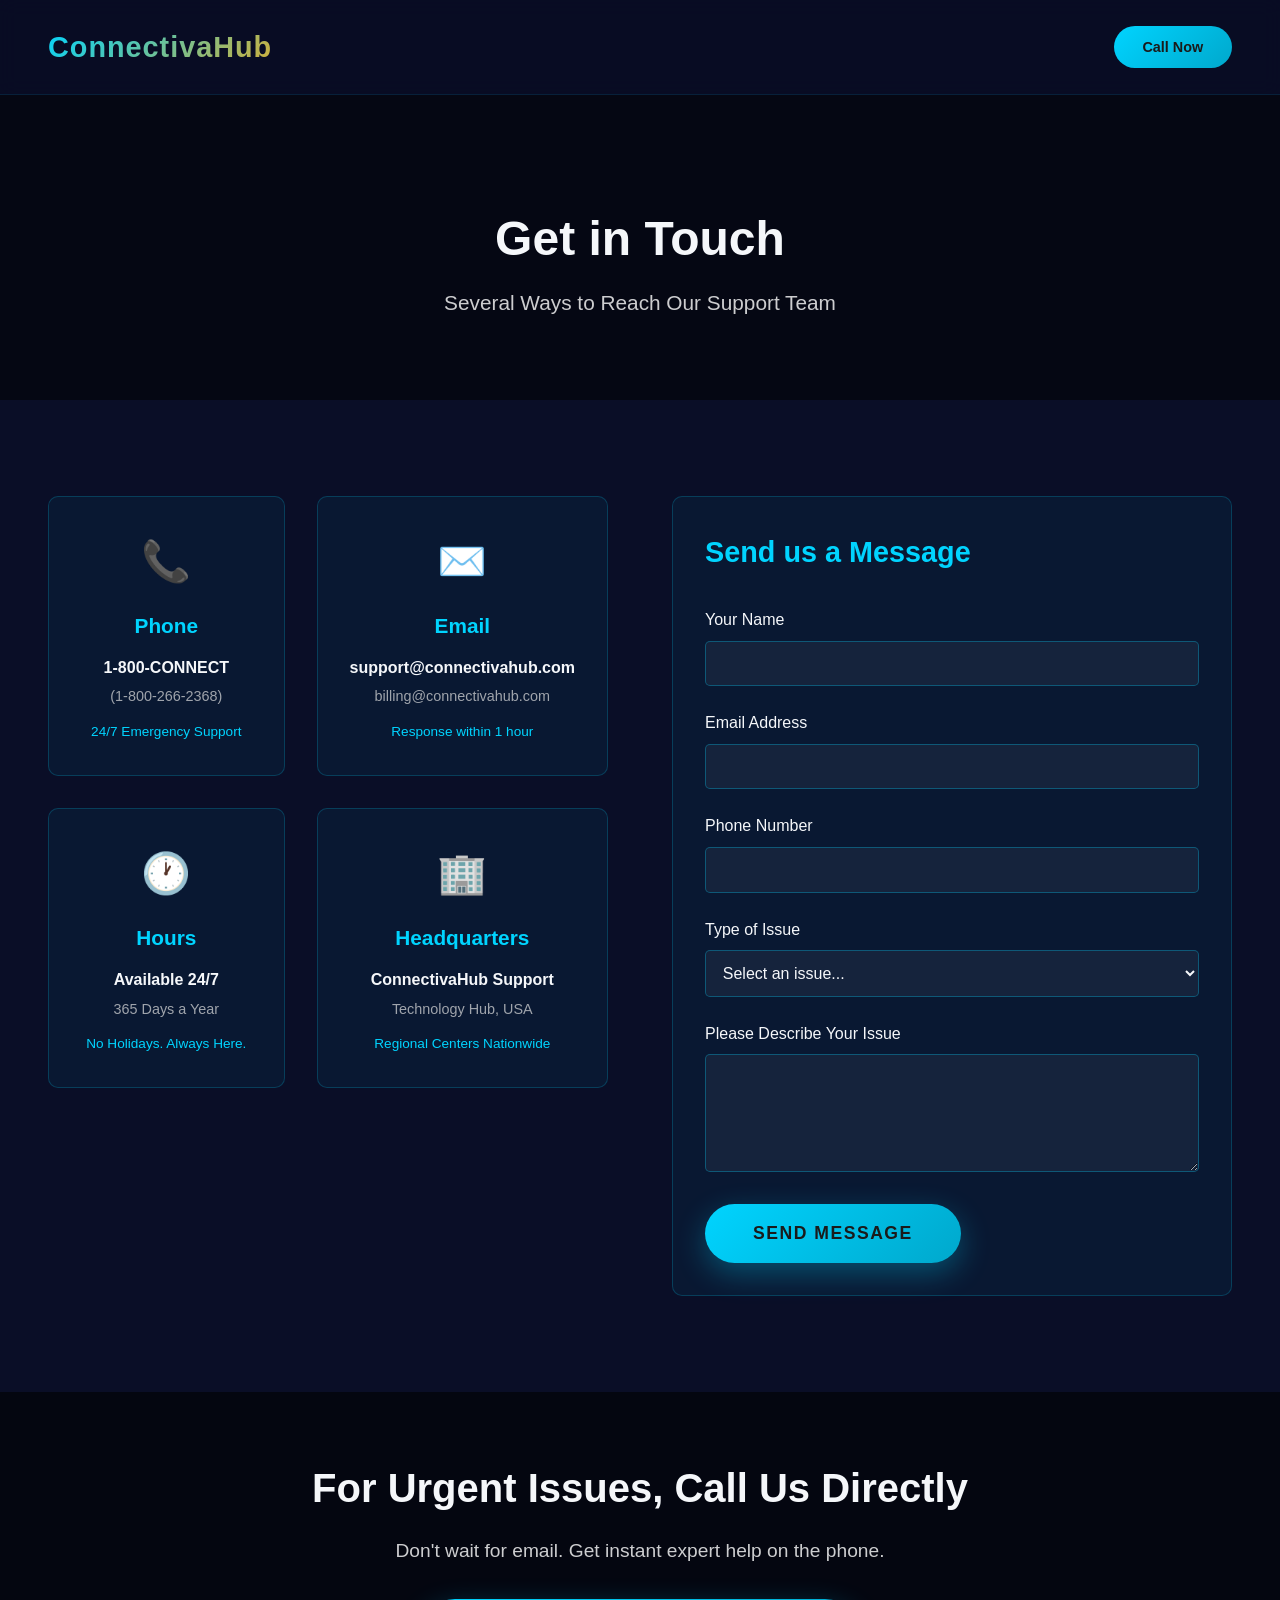
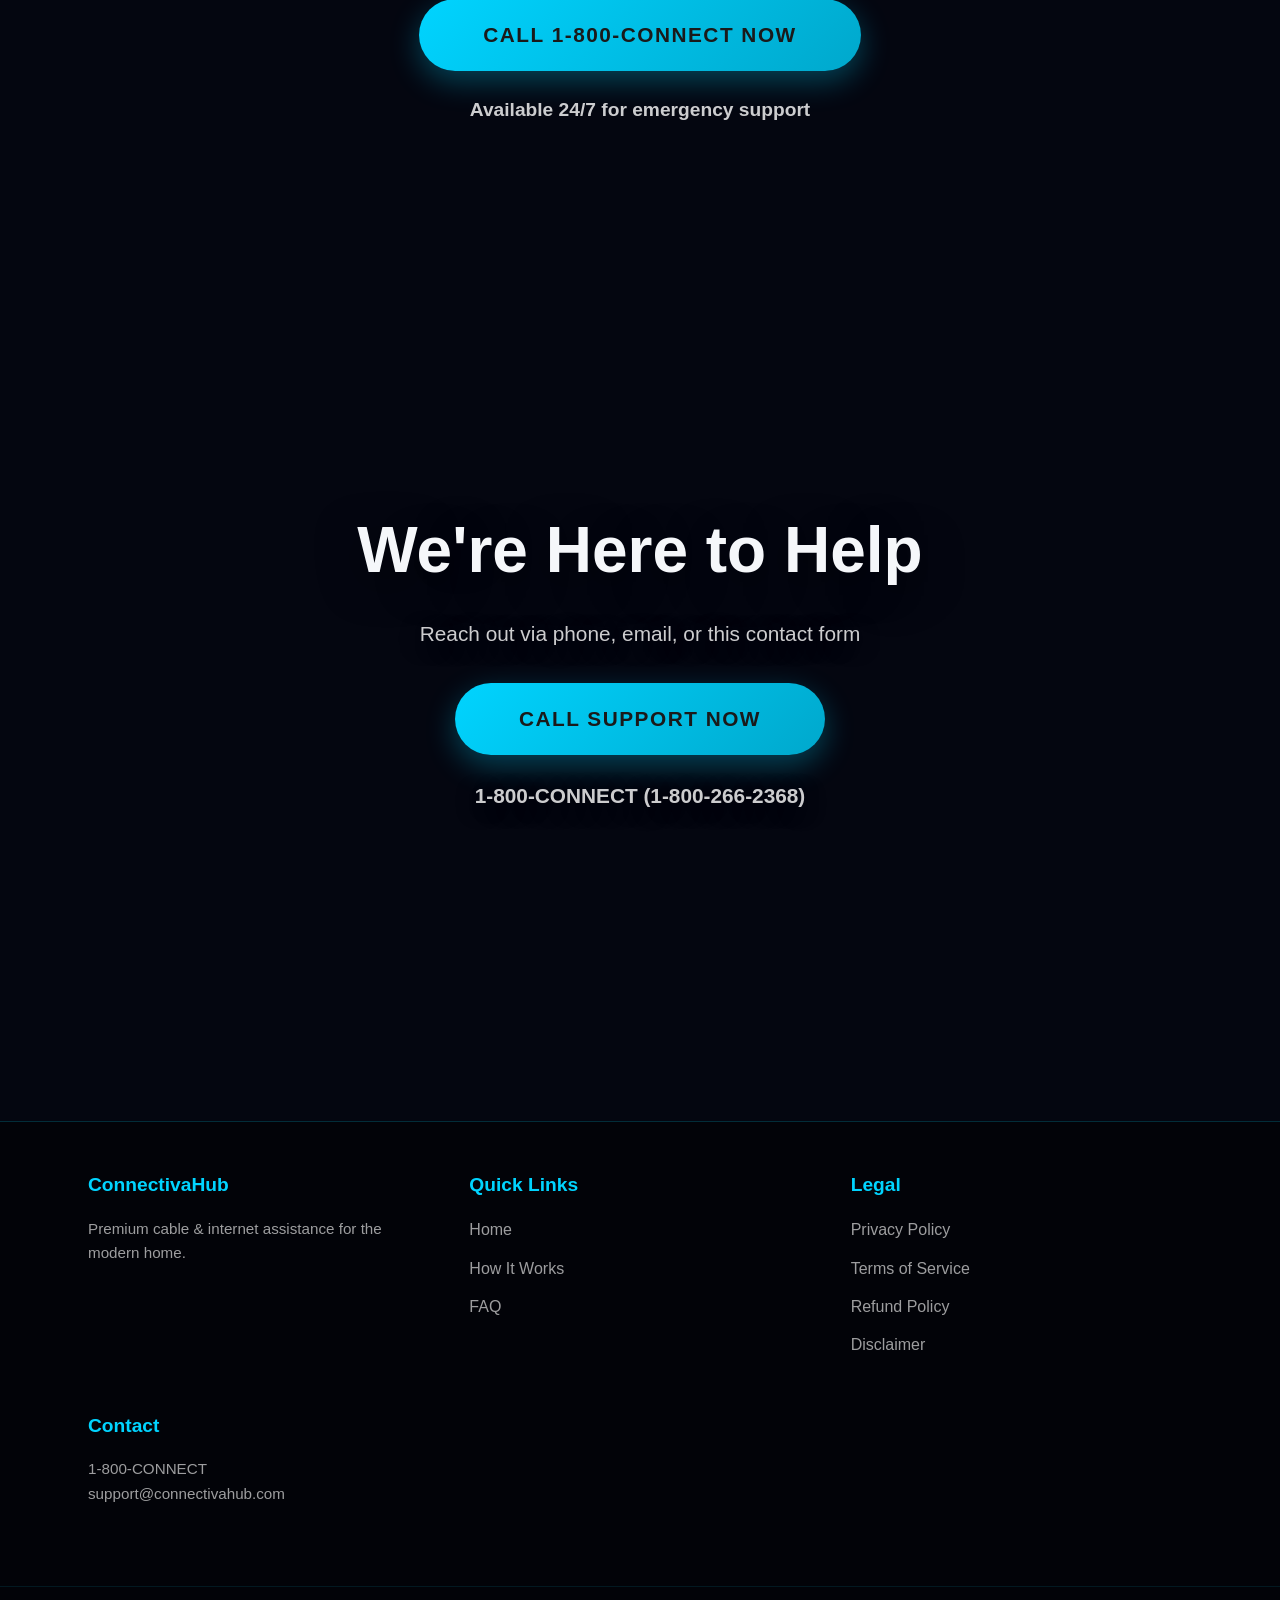
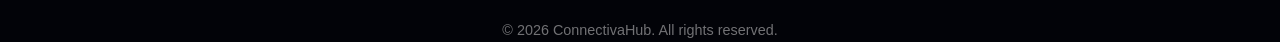
==== contact.html @ 3f163848 "Initial commit: ConnectivaHub website - Independent third-party cable & internet assistance platform" ====
<!DOCTYPE html>
<html lang="en">
<head>
    <meta charset="UTF-8">
    <meta name="viewport" content="width=device-width, initial-scale=1.0">
    <title>Contact - ConnectivaHub</title>
    <link rel="stylesheet" href="style.css">
</head>
<body>
    <!-- Navigation -->
    <nav class="navbar">
        <div class="nav-container">
            <div class="logo">ConnectivaHub</div>
            <ul class="nav-links">
                <li><a href="index.html">Home</a></li>
                <li><a href="how-it-works.html">How It Works</a></li>
                <li><a href="faq.html">FAQ</a></li>
                <li><a href="contact.html" class="active">Contact</a></li>
            </ul>
            <button class="nav-cta">Call Now</button>
        </div>
    </nav>

    <!-- PAGE HEADER -->
    <section class="page-header" style="background-image: url('https://images.unsplash.com/photo-1556761175-5973dc0f32e7?ixlib=rb-4.0.3&w=1600&q=80');">
        <div class="header-overlay"></div>
        <div class="header-content">
            <h1>Get in Touch</h1>
            <p>Several Ways to Reach Our Support Team</p>
        </div>
    </section>

    <!-- CONTACT SECTION -->
    <section class="contact-section">
        <div class="contact-container">
            <!-- Contact Info Cards -->
            <div class="contact-info">
                <div class="info-card">
                    <div class="info-icon">📞</div>
                    <h3>Phone</h3>
                    <p class="main-info">1-800-CONNECT</p>
                    <p class="sub-info">(1-800-266-2368)</p>
                    <p class="availability">24/7 Emergency Support</p>
                </div>

                <div class="info-card">
                    <div class="info-icon">✉️</div>
                    <h3>Email</h3>
                    <p class="main-info">support@connectivahub.com</p>
                    <p class="sub-info">billing@connectivahub.com</p>
                    <p class="availability">Response within 1 hour</p>
                </div>

                <div class="info-card">
                    <div class="info-icon">🕐</div>
                    <h3>Hours</h3>
                    <p class="main-info">Available 24/7</p>
                    <p class="sub-info">365 Days a Year</p>
                    <p class="availability">No Holidays. Always Here.</p>
                </div>

                <div class="info-card">
                    <div class="info-icon">🏢</div>
                    <h3>Headquarters</h3>
                    <p class="main-info">ConnectivaHub Support</p>
                    <p class="sub-info">Technology Hub, USA</p>
                    <p class="availability">Regional Centers Nationwide</p>
                </div>
            </div>

            <!-- Contact Form -->
            <div class="contact-form-section">
                <h2>Send us a Message</h2>
                <form class="contact-form" id="contactForm">
                    <div class="form-group">
                        <label for="name">Your Name</label>
                        <input type="text" id="name" name="name" required>
                    </div>

                    <div class="form-group">
                        <label for="email">Email Address</label>
                        <input type="email" id="email" name="email" required>
                    </div>

                    <div class="form-group">
                        <label for="phone">Phone Number</label>
                        <input type="tel" id="phone" name="phone">
                    </div>

                    <div class="form-group">
                        <label for="issue">Type of Issue</label>
                        <select id="issue" name="issue" required>
                            <option value="">Select an issue...</option>
                            <option value="wifi">WiFi Connectivity</option>
                            <option value="internet">Internet Outage</option>
                            <option value="speed">Slow Speed</option>
                            <option value="cable">Cable TV</option>
                            <option value="setup">Setup/Installation</option>
                            <option value="other">Other</option>
                        </select>
                    </div>

                    <div class="form-group">
                        <label for="message">Please Describe Your Issue</label>
                        <textarea id="message" name="message" rows="5" required></textarea>
                    </div>

                    <button type="submit" class="cta-button">Send Message</button>
                </form>
            </div>
        </div>
    </section>

    <!-- QUICK CONTACT CTA -->
    <section class="quick-contact" style="background-image: url('https://images.unsplash.com/photo-1517694712202-14dd9538aa97?ixlib=rb-4.0.3&w=1600&q=80');">
        <div class="quick-overlay"></div>
        <div class="quick-content">
            <h2>For Urgent Issues, Call Us Directly</h2>
            <p>Don't wait for email. Get instant expert help on the phone.</p>
            <button class="cta-button large-cta">Call 1-800-CONNECT Now</button>
            <p class="quick-subtext">Available 24/7 for emergency support</p>
        </div>
    </section>

    <!-- FINAL CTA -->
    <section class="final-cta" style="background-image: url('https://images.unsplash.com/photo-1552664730-d307ca884978?ixlib=rb-4.0.3&w=1600&q=80');">
        <div class="cta-overlay"></div>
        <div class="cta-content">
            <h2>We're Here to Help</h2>
            <p>Reach out via phone, email, or this contact form</p>
            <button class="cta-button large-cta">Call Support Now</button>
            <p class="cta-subtext">1-800-CONNECT (1-800-266-2368)</p>
        </div>
    </section>

    <!-- FOOTER -->
    <footer class="footer">
        <div class="footer-container">
            <div class="footer-column">
                <h4>ConnectivaHub</h4>
                <p>Premium cable & internet assistance for the modern home.</p>
            </div>
            <div class="footer-column">
                <h4>Quick Links</h4>
                <ul>
                    <li><a href="index.html">Home</a></li>
                    <li><a href="how-it-works.html">How It Works</a></li>
                    <li><a href="faq.html">FAQ</a></li>
                </ul>
            </div>
            <div class="footer-column">
                <h4>Legal</h4>
                <ul>
                    <li><a href="privacy.html">Privacy Policy</a></li>
                    <li><a href="terms.html">Terms of Service</a></li>
                    <li><a href="refund.html">Refund Policy</a></li>
                    <li><a href="disclaimer.html">Disclaimer</a></li>
                </ul>
            </div>
            <div class="footer-column">
                <h4>Contact</h4>
                <p>1-800-CONNECT</p>
                <p>support@connectivahub.com</p>
            </div>
        </div>
        <div class="footer-bottom">
            <p>&copy; 2026 ConnectivaHub. All rights reserved.</p>
        </div>
    </footer>

    <style>
        .page-header {
            padding-top: 120px;
            min-height: 400px;
            background-size: cover;
            background-position: center;
            background-attachment: fixed;
            display: flex;
            align-items: center;
            justify-content: center;
            position: relative;
            text-align: center;
            color: var(--primary-light);
        }

        .header-overlay {
            position: absolute;
            top: 0;
            left: 0;
            right: 0;
            bottom: 0;
            background: rgba(0, 0, 0, 0.5);
            z-index: 1;
        }

        .header-content {
            position: relative;
            z-index: 2;
        }

        .header-content h1 {
            font-size: 3rem;
            margin-bottom: 0.5rem;
            font-weight: 900;
        }

        .header-content p {
            font-size: 1.3rem;
            color: rgba(255, 255, 255, 0.8);
        }

        .contact-section {
            padding: 6rem 3rem;
            background: var(--primary-dark);
        }

        .contact-container {
            max-width: 1200px;
            margin: 0 auto;
            display: grid;
            grid-template-columns: 1fr 1fr;
            gap: 4rem;
            align-items: start;
        }

        .contact-info {
            display: grid;
            grid-template-columns: 1fr 1fr;
            gap: 2rem;
        }

        .info-card {
            background: rgba(0, 212, 255, 0.05);
            border: 1px solid rgba(0, 212, 255, 0.2);
            border-radius: 10px;
            padding: 2rem;
            text-align: center;
            transition: all 0.3s ease;
        }

        .info-card:hover {
            background: rgba(0, 212, 255, 0.1);
            border-color: var(--accent-blue);
            transform: translateY(-5px);
        }

        .info-icon {
            font-size: 2.5rem;
            margin-bottom: 1rem;
        }

        .info-card h3 {
            font-size: 1.3rem;
            color: var(--accent-blue);
            margin-bottom: 0.8rem;
        }

        .main-info {
            font-size: 1rem;
            font-weight: 600;
            color: var(--primary-light);
            margin-bottom: 0.3rem;
        }

        .sub-info {
            font-size: 0.9rem;
            color: rgba(224, 224, 224, 0.7);
            margin-bottom: 0.8rem;
        }

        .availability {
            font-size: 0.85rem;
            color: var(--accent-blue);
            font-weight: 500;
        }

        .contact-form-section {
            padding: 2rem;
            background: rgba(0, 212, 255, 0.05);
            border: 1px solid rgba(0, 212, 255, 0.2);
            border-radius: 10px;
        }

        .contact-form-section h2 {
            font-size: 1.8rem;
            color: var(--accent-blue);
            margin-bottom: 2rem;
        }

        .form-group {
            margin-bottom: 1.5rem;
        }

        .form-group label {
            display: block;
            margin-bottom: 0.5rem;
            color: var(--primary-light);
            font-weight: 500;
        }

        .form-group input,
        .form-group select,
        .form-group textarea {
            width: 100%;
            padding: 0.8rem;
            background: rgba(255, 255, 255, 0.05);
            border: 1px solid rgba(0, 212, 255, 0.3);
            border-radius: 5px;
            color: var(--primary-light);
            font-family: inherit;
            font-size: 1rem;
            transition: all 0.3s ease;
        }

        .form-group input::placeholder,
        .form-group textarea::placeholder {
            color: rgba(224, 224, 224, 0.5);
        }

        .form-group input:focus,
        .form-group select:focus,
        .form-group textarea:focus {
            outline: none;
            background: rgba(255, 255, 255, 0.08);
            border-color: var(--accent-blue);
        }

        .form-group select {
            cursor: pointer;
        }

        .form-group select option {
            background: var(--primary-dark);
            color: var(--primary-light);
        }

        .quick-contact {
            background-size: cover;
            background-position: center;
            background-attachment: fixed;
            padding: 4rem 3rem;
            position: relative;
            text-align: center;
        }

        .quick-overlay {
            position: absolute;
            top: 0;
            left: 0;
            right: 0;
            bottom: 0;
            background: rgba(0, 0, 0, 0.6);
            z-index: 1;
        }

        .quick-content {
            position: relative;
            z-index: 2;
            color: var(--primary-light);
        }

        .quick-content h2 {
            font-size: 2.5rem;
            margin-bottom: 1rem;
            font-weight: 900;
        }

        .quick-content p {
            font-size: 1.2rem;
            margin-bottom: 2rem;
            color: rgba(255, 255, 255, 0.8);
        }

        .quick-subtext {
            font-size: 1rem;
            margin-top: 1.5rem;
            color: var(--accent-blue);
            font-weight: 600;
        }

        @media (max-width: 768px) {
            .contact-container {
                grid-template-columns: 1fr;
                gap: 2rem;
            }

            .contact-info {
                grid-template-columns: 1fr;
            }

            .header-content h1 {
                font-size: 2rem;
            }

            .quick-content h2 {
                font-size: 1.8rem;
            }
        }
    </style>

    <script>
        // Contact form submission
        document.getElementById('contactForm').addEventListener('submit', (e) => {
            e.preventDefault();
            
            const formData = {
                name: document.getElementById('name').value,
                email: document.getElementById('email').value,
                phone: document.getElementById('phone').value,
                issue: document.getElementById('issue').value,
                message: document.getElementById('message').value
            };

            // In a real implementation, this would send to a server
            console.log('Form submitted:', formData);
            alert('Thank you for your message! Our team will contact you within 1 hour.');
            document.getElementById('contactForm').reset();
        });
    </script>

    <script src="script.js"></script>
</body>
</html>
---- style.css ----
/* ============================================
   LUXURY CINEMATIC CABLE & INTERNET WEBSITE
   ============================================ */

* {
    margin: 0;
    padding: 0;
    box-sizing: border-box;
}

:root {
    --primary-dark: #0a0e27;
    --primary-light: #f5f7fa;
    --accent-blue: #00d4ff;
    --accent-gold: #d4af37;
    --text-light: #e0e0e0;
    --text-dark: #1a1a1a;
    --gray-subtle: #2a2f45;
    --shadow-deep: 0 20px 60px rgba(0, 0, 0, 0.5);
}

html {
    scroll-behavior: smooth;
}

body {
    font-family: 'Segoe UI', Tahoma, Geneva, Verdana, sans-serif;
    color: var(--text-light);
    background-color: var(--primary-dark);
    overflow-x: hidden;
    line-height: 1.6;
}

/* ============================================
   NAVIGATION
   ============================================ */

.navbar {
    position: fixed;
    top: 0;
    left: 0;
    right: 0;
    width: 100%;
    z-index: 1000;
    background: rgba(10, 14, 39, 0.85);
    backdrop-filter: blur(10px);
    border-bottom: 1px solid rgba(0, 212, 255, 0.1);
}

.nav-container {
    max-width: 1400px;
    margin: 0 auto;
    padding: 1.5rem 3rem;
    display: flex;
    justify-content: space-between;
    align-items: center;
}

.logo {
    font-size: 1.8rem;
    font-weight: 700;
    background: linear-gradient(135deg, var(--accent-blue), var(--accent-gold));
    -webkit-background-clip: text;
    -webkit-text-fill-color: transparent;
    background-clip: text;
    letter-spacing: 1px;
}

.nav-links {
    display: flex;
    list-style: none;
    gap: 2.5rem;
}

.nav-links a {
    color: var(--text-light);
    text-decoration: none;
    font-size: 0.95rem;
    transition: all 0.3s ease;
    position: relative;
}

.nav-links a::after {
    content: '';
    position: absolute;
    bottom: -5px;
    left: 0;
    width: 0;
    height: 2px;
    background: var(--accent-blue);
    transition: width 0.3s ease;
}

.nav-links a:hover::after,
.nav-links a.active::after {
    width: 100%;
}

.nav-cta {
    background: linear-gradient(135deg, var(--accent-blue), #00a8cc);
    color: var(--text-dark);
    border: none;
    padding: 0.8rem 1.8rem;
    border-radius: 50px;
    font-weight: 600;
    cursor: pointer;
    transition: all 0.3s ease;
    font-size: 0.9rem;
}

.nav-cta:hover {
    transform: translateY(-2px);
    box-shadow: 0 10px 30px rgba(0, 212, 255, 0.3);
}

/* ============================================
   HERO SECTION
   ============================================ */

.hero {
    height: 100vh;
    position: relative;
    display: flex;
    align-items: center;
    justify-content: center;
    color: var(--primary-light);
    overflow: hidden;
}

.hero-background {
    position: absolute;
    top: 0;
    left: 0;
    right: 0;
    bottom: 0;
    background-size: cover;
    background-position: center;
    background-attachment: fixed;
    z-index: 0;
}

.hero-overlay {
    position: absolute;
    top: 0;
    left: 0;
    right: 0;
    bottom: 0;
    background: linear-gradient(135deg, rgba(0, 20, 60, 0.95) 0%, rgba(0, 10, 30, 0.85) 50%, rgba(0, 0, 0, 0.7) 100%);
    z-index: 1;
}

.hero-wrapper {
    position: relative;
    z-index: 2;
    max-width: 1400px;
    width: 100%;
    padding: 0 3rem;
    display: grid;
    grid-template-columns: 1fr 1fr;
    gap: 4rem;
    align-items: center;
}

.hero-left {
    animation: fadeInLeft 1s ease-out;
}

.hero-right {
    animation: fadeInRight 1s ease-out;
    display: flex;
    justify-content: center;
    align-items: center;
}

@keyframes fadeInLeft {
    from {
        opacity: 0;
        transform: translateX(-50px);
    }
    to {
        opacity: 1;
        transform: translateX(0);
    }
}

@keyframes fadeInRight {
    from {
        opacity: 0;
        transform: translateX(50px);
    }
    to {
        opacity: 1;
        transform: translateX(0);
    }
}

.hero-badge {
    display: inline-block;
    background: linear-gradient(135deg, rgba(0, 212, 255, 0.2), rgba(212, 175, 55, 0.2));
    border: 1px solid rgba(0, 212, 255, 0.3);
    padding: 0.5rem 1.2rem;
    border-radius: 50px;
    font-size: 0.85rem;
    font-weight: 600;
    letter-spacing: 0.5px;
    margin-bottom: 1.5rem;
    backdrop-filter: blur(10px);
}

.hero-title {
    font-size: 5rem;
    font-weight: 900;
    margin-bottom: 1.5rem;
    letter-spacing: -3px;
    line-height: 1;
    text-shadow: 0 10px 40px rgba(0, 0, 0, 0.5);
}

.title-highlight {
    background: linear-gradient(135deg, var(--accent-blue), var(--accent-gold));
    -webkit-background-clip: text;
    -webkit-text-fill-color: transparent;
    background-clip: text;
    display: inline-block;
}

.hero-subtitle {
    font-size: 1.25rem;
    margin-bottom: 1.5rem;
    color: rgba(255, 255, 255, 0.8);
    font-weight: 400;
    line-height: 1.6;
    max-width: 500px;
}

.hero-disclaimer {
    background: rgba(255, 200, 0, 0.15);
    border-left: 4px solid var(--accent-gold);
    padding: 1rem 1.5rem;
    border-radius: 8px;
    margin-bottom: 2rem;
    font-size: 0.9rem;
    line-height: 1.6;
    max-width: 550px;
}

.hero-disclaimer strong {
    color: var(--accent-gold);
    display: block;
    margin-bottom: 0.5rem;
}

.hero-ctas {
    display: flex;
    gap: 1rem;
    margin-bottom: 1rem;
}

.hero-cta-disclaimer {
    font-size: 0.85rem;
    color: rgba(255, 255, 255, 0.6);
    margin-bottom: 2rem;
    font-style: italic;
}

.hero-cta-primary {
    background: linear-gradient(135deg, var(--accent-blue), #00a8cc);
    padding: 1rem 2.5rem;
    font-size: 1.1rem;
    font-weight: 600;
    border: none;
    color: white;
    border-radius: 8px;
    cursor: pointer;
    transition: all 0.3s ease;
    box-shadow: 0 10px 30px rgba(0, 212, 255, 0.3);
}

.hero-cta-primary:hover {
    transform: translateY(-2px);
    box-shadow: 0 15px 40px rgba(0, 212, 255, 0.4);
}

.hero-cta-secondary {
    background: transparent;
    padding: 1rem 2.5rem;
    font-size: 1.1rem;
    font-weight: 600;
    border: 2px solid rgba(255, 255, 255, 0.3);
    color: white;
    border-radius: 8px;
    cursor: pointer;
    transition: all 0.3s ease;
    backdrop-filter: blur(10px);
}

.hero-cta-secondary:hover {
    background: rgba(255, 255, 255, 0.1);
    border-color: rgba(255, 255, 255, 0.5);
}

.hero-stats {
    display: flex;
    gap: 2rem;
    align-items: center;
}

.stat-item {
    text-align: left;
}

.stat-number {
    font-size: 2.5rem;
    font-weight: 900;
    background: linear-gradient(135deg, var(--accent-blue), var(--accent-gold));
    -webkit-background-clip: text;
    -webkit-text-fill-color: transparent;
    background-clip: text;
    line-height: 1;
    margin-bottom: 0.3rem;
}

.stat-label {
    font-size: 0.8rem;
    color: rgba(255, 255, 255, 0.6);
    text-transform: uppercase;
    letter-spacing: 1px;
}

.stat-divider {
    width: 1px;
    height: 40px;
    background: linear-gradient(to bottom, transparent, rgba(255, 255, 255, 0.2), transparent);
}

.hero-visual {
    position: relative;
    width: 100%;
    height: 450px;
}

.hero-card {
    position: absolute;
    background: rgba(255, 255, 255, 0.05);
    backdrop-filter: blur(20px);
    border: 1px solid rgba(255, 255, 255, 0.1);
    border-radius: 16px;
    padding: 1.5rem;
    box-shadow: 0 20px 60px rgba(0, 0, 0, 0.3);
    transition: all 0.3s ease;
}

.hero-card:hover {
    transform: translateY(-5px);
    box-shadow: 0 25px 70px rgba(0, 212, 255, 0.2);
    border-color: rgba(0, 212, 255, 0.3);
}

.hero-card-1 {
    top: 0;
    left: 0;
    width: 200px;
    animation: float 3s ease-in-out infinite;
}

.hero-card-2 {
    top: 120px;
    right: 20px;
    width: 220px;
    animation: float 3s ease-in-out infinite 0.5s;
}

.hero-card-3 {
    bottom: 0;
    left: 60px;
    width: 180px;
    animation: float 3s ease-in-out infinite 1s;
}

@keyframes float {
    0%, 100% {
        transform: translateY(0);
    }
    50% {
        transform: translateY(-15px);
    }
}

.card-icon {
    font-size: 2.5rem;
    margin-bottom: 0.8rem;
}

.card-title {
    font-size: 1.1rem;
    font-weight: 700;
    color: var(--primary-light);
    margin-bottom: 0.5rem;
}

.card-status {
    font-size: 0.85rem;
    color: var(--accent-blue);
    font-weight: 600;
}

/* Scroll Indicator */
.scroll-indicator {
    position: absolute;
    bottom: 30px;
    left: 50%;
    transform: translateX(-50%);
    z-index: 2;
    display: flex;
    flex-direction: column;
    align-items: center;
    gap: 0.8rem;
    animation: bounce 2s infinite;
}

.scroll-indicator span {
    font-size: 0.85rem;
    text-transform: uppercase;
    letter-spacing: 1px;
    color: rgba(255, 255, 255, 0.7);
}

.scroll-arrow {
    width: 2px;
    height: 30px;
    background: linear-gradient(to bottom, var(--accent-blue), transparent);
}

@keyframes bounce {
    0%, 100% {
        transform: translateX(-50%) translateY(0);
    }
    50% {
        transform: translateX(-50%) translateY(-10px);
    }
}

/* ============================================
   STORY SECTIONS
   ============================================ */

.story-section {
    display: grid;
    grid-template-columns: 1fr 1fr;
    gap: 0;
    min-height: 100vh;
    align-items: center;
    position: relative;
    overflow: hidden;
}

.story-section.reverse {
    direction: rtl;
}

.story-section.reverse > * {
    direction: ltr;
}

.story-image {
    background-size: cover;
    background-position: center;
    background-attachment: fixed;
    height: 100%;
    min-height: 100vh;
    position: relative;
    overflow: hidden;
}

.image-overlay {
    position: absolute;
    top: 0;
    left: 0;
    right: 0;
    bottom: 0;
    background: rgba(0, 0, 0, 0.3);
    transition: opacity 0.3s ease;
}

.story-image:hover .image-overlay {
    opacity: 0.1;
}

.story-content {
    padding: 4rem;
    display: flex;
    flex-direction: column;
    justify-content: center;
    background: var(--primary-dark);
    height: 100%;
    position: relative;
    z-index: 2;
}

.story-content h2 {
    font-size: 2.8rem;
    margin-bottom: 1.5rem;
    font-weight: 800;
    background: linear-gradient(135deg, var(--accent-blue), var(--accent-gold));
    -webkit-background-clip: text;
    -webkit-text-fill-color: transparent;
    background-clip: text;
    letter-spacing: -1px;
}

.story-content p {
    font-size: 1.1rem;
    line-height: 1.8;
    margin-bottom: 1.2rem;
    color: rgba(224, 224, 224, 0.9);
}

/* ============================================
   HELP SECTION
   ============================================ */

.help-section {
    padding: 6rem 3rem;
    background: var(--gray-subtle);
    text-align: center;
}

.help-section h2 {
    font-size: 3rem;
    margin-bottom: 1.5rem;
    background: linear-gradient(135deg, var(--accent-blue), var(--accent-gold));
    -webkit-background-clip: text;
    -webkit-text-fill-color: transparent;
    background-clip: text;
}

.section-intro {
    font-size: 1.2rem;
    color: rgba(255, 255, 255, 0.8);
    margin-bottom: 3rem;
    max-width: 800px;
    margin-left: auto;
    margin-right: auto;
}

.section-disclaimer {
    font-size: 1.1rem;
    color: var(--accent-gold);
    margin-top: 3rem;
    padding: 1.5rem;
    background: rgba(212, 175, 55, 0.1);
    border-radius: 8px;
    max-width: 900px;
    margin-left: auto;
    margin-right: auto;
}

.help-grid {
    display: grid;
    grid-template-columns: repeat(auto-fit, minmax(300px, 1fr));
    gap: 2.5rem;
    max-width: 1200px;
    margin: 0 auto;
}

.help-card {
    background-size: cover;
    background-position: center;
    height: 400px;
    border-radius: 10px;
    overflow: hidden;
    position: relative;
    cursor: pointer;
    transition: all 0.4s ease;
}

.help-card:hover {
    transform: translateY(-10px);
}

.card-overlay {
    position: absolute;
    top: 0;
    left: 0;
    right: 0;
    bottom: 0;
    background: linear-gradient(135deg, rgba(0, 212, 255, 0.2), rgba(0, 0, 0, 0.6));
    transition: all 0.4s ease;
}

.help-card:hover .card-overlay {
    background: linear-gradient(135deg, rgba(0, 212, 255, 0.4), rgba(0, 0, 0, 0.4));
}

.card-content {
    position: absolute;
    bottom: 0;
    left: 0;
    right: 0;
    padding: 2rem;
    background: linear-gradient(to top, rgba(0, 0, 0, 0.9), transparent);
    color: var(--primary-light);
    transition: all 0.3s ease;
}

.card-content h3 {
    font-size: 1.8rem;
    margin-bottom: 0.8rem;
    color: var(--accent-blue);
}

.card-content p {
    font-size: 1rem;
    line-height: 1.5;
    color: rgba(255, 255, 255, 0.8);
}

/* ============================================
   TRUST SECTION
   ============================================ */

.trust-section {
    height: 100vh;
    background-size: cover;
    background-position: center;
    background-attachment: fixed;
    display: flex;
    align-items: center;
    justify-content: center;
    position: relative;
    overflow: hidden;
}

.trust-overlay {
    position: absolute;
    top: 0;
    left: 0;
    right: 0;
    bottom: 0;
    background: rgba(10, 14, 39, 0.75);
    z-index: 1;
}

.trust-content {
    position: relative;
    z-index: 2;
    text-align: center;
    color: var(--primary-light);
}

.trust-content h2 {
    font-size: 3.5rem;
    margin-bottom: 4rem;
    background: linear-gradient(135deg, var(--accent-blue), var(--accent-gold));
    -webkit-background-clip: text;
    -webkit-text-fill-color: transparent;
    background-clip: text;
}

.trust-stats {
    display: grid;
    grid-template-columns: repeat(auto-fit, minmax(200px, 1fr));
    gap: 3rem;
    max-width: 1000px;
    margin: 0 auto;
}

.stat {
    padding: 2rem;
    border: 2px solid rgba(0, 212, 255, 0.3);
    border-radius: 10px;
    background: rgba(0, 212, 255, 0.05);
    transition: all 0.3s ease;
}

.stat:hover {
    background: rgba(0, 212, 255, 0.1);
    border-color: var(--accent-blue);
    transform: translateY(-5px);
}

.stat h3 {
    font-size: 3rem;
    color: var(--accent-blue);
    margin-bottom: 0.5rem;
    font-weight: 900;
}

.stat p {
    font-size: 1.1rem;
    color: rgba(224, 224, 224, 0.8);
}

/* ============================================
   COMPLIANCE SECTION
   ============================================ */

.compliance-section {
    padding: 6rem 3rem;
    background: var(--primary-dark);
}

.compliance-section h2 {
    font-size: 3rem;
    text-align: center;
    margin-bottom: 4rem;
    background: linear-gradient(135deg, var(--accent-blue), var(--accent-gold));
    -webkit-background-clip: text;
    -webkit-text-fill-color: transparent;
    background-clip: text;
}

.compliance-grid {
    display: grid;
    grid-template-columns: repeat(auto-fit, minmax(300px, 1fr));
    gap: 2.5rem;
    max-width: 1200px;
    margin: 0 auto;
}

.compliance-card {
    padding: 2.5rem;
    background: rgba(0, 212, 255, 0.05);
    border: 1px solid rgba(0, 212, 255, 0.2);
    border-radius: 10px;
    transition: all 0.3s ease;
}

.compliance-card:hover {
    background: rgba(0, 212, 255, 0.1);
    border-color: var(--accent-blue);
    transform: translateY(-5px);
}

.compliance-card h3 {
    font-size: 1.5rem;
    color: var(--accent-blue);
    margin-bottom: 1rem;
    font-weight: 700;
}

.compliance-card p {
    font-size: 1rem;
    line-height: 1.7;
    color: rgba(224, 224, 224, 0.8);
}

/* ============================================
   CTA SECTION
   ============================================ */

.final-cta {
    height: 100vh;
    background-size: cover;
    background-position: center;
    background-attachment: fixed;
    display: flex;
    align-items: center;
    justify-content: center;
    position: relative;
    overflow: hidden;
}

.cta-overlay {
    position: absolute;
    top: 0;
    left: 0;
    right: 0;
    bottom: 0;
    background: rgba(0, 0, 0, 0.6);
    z-index: 1;
}

.cta-content {
    position: relative;
    z-index: 2;
    text-align: center;
    color: var(--primary-light);
    animation: fadeInUp 1s ease-out;
}

.cta-content h2 {
    font-size: 4rem;
    margin-bottom: 1rem;
    font-weight: 900;
    text-shadow: 0 10px 40px rgba(0, 0, 0, 0.5);
}

.cta-content p {
    font-size: 1.3rem;
    margin-bottom: 2rem;
    color: rgba(255, 255, 255, 0.8);
    text-shadow: 0 5px 20px rgba(0, 0, 0, 0.5);
}

.cta-subtext {
    font-size: 1rem;
    margin-top: 1.5rem;
    color: var(--accent-blue);
    font-weight: 600;
}

.cta-disclaimer {
    font-size: 0.85rem;
    margin-top: 1rem;
    color: rgba(255, 255, 255, 0.6);
    font-style: italic;
}

/* ============================================
   CTA BUTTON
   ============================================ */

.cta-button {
    background: linear-gradient(135deg, var(--accent-blue), #00a8cc);
    color: var(--text-dark);
    border: none;
    padding: 1.2rem 3rem;
    font-size: 1.1rem;
    font-weight: 700;
    border-radius: 50px;
    cursor: pointer;
    transition: all 0.3s ease;
    text-transform: uppercase;
    letter-spacing: 1.5px;
    box-shadow: 0 10px 30px rgba(0, 212, 255, 0.3);
}

.cta-button:hover {
    transform: translateY(-3px);
    box-shadow: 0 15px 45px rgba(0, 212, 255, 0.5);
}

.cta-button:active {
    transform: translateY(-1px);
}

.large-cta {
    padding: 1.5rem 4rem;
    font-size: 1.3rem;
}

/* ============================================
   TESTIMONIALS SECTION
   ============================================ */

.testimonials-section {
    padding: 6rem 3rem;
    background: linear-gradient(135deg, rgba(0, 20, 60, 0.95), rgba(0, 10, 30, 0.98));
    position: relative;
}

.testimonials-section::before {
    content: '';
    position: absolute;
    top: 0;
    left: 0;
    right: 0;
    bottom: 0;
    background-image: url('https://images.unsplash.com/photo-1517245386807-bb43f82c33c4?ixlib=rb-4.0.3&w=1600&q=80');
    background-size: cover;
    background-position: center;
    opacity: 0.05;
    z-index: 0;
}

.testimonials-container {
    max-width: 1400px;
    margin: 0 auto;
    position: relative;
    z-index: 1;
}

.section-title {
    font-size: 3rem;
    font-weight: 900;
    text-align: center;
    margin-bottom: 1rem;
    background: linear-gradient(135deg, var(--accent-blue), var(--accent-gold));
    -webkit-background-clip: text;
    -webkit-text-fill-color: transparent;
    background-clip: text;
}

.section-subtitle {
    font-size: 1.2rem;
    text-align: center;
    color: rgba(255, 255, 255, 0.7);
    margin-bottom: 4rem;
    font-weight: 300;
}

.testimonials-grid {
    display: grid;
    grid-template-columns: repeat(auto-fit, minmax(350px, 1fr));
    gap: 2rem;
    margin-bottom: 3rem;
}

.testimonial-card {
    background: rgba(255, 255, 255, 0.03);
    backdrop-filter: blur(20px);
    border: 1px solid rgba(255, 255, 255, 0.1);
    border-radius: 16px;
    padding: 2rem;
    transition: all 0.3s ease;
    position: relative;
    overflow: hidden;
}

.testimonial-card::before {
    content: '"';
    position: absolute;
    top: -20px;
    left: 20px;
    font-size: 8rem;
    color: rgba(0, 212, 255, 0.1);
    font-family: Georgia, serif;
    line-height: 1;
}

.testimonial-card:hover {
    transform: translateY(-5px);
    border-color: rgba(0, 212, 255, 0.3);
    box-shadow: 0 20px 60px rgba(0, 212, 255, 0.15);
}

.testimonial-card.featured {
    background: linear-gradient(135deg, rgba(0, 212, 255, 0.1), rgba(212, 175, 55, 0.1));
    border-color: rgba(0, 212, 255, 0.3);
}

.featured-badge {
    position: absolute;
    top: 1rem;
    right: 1rem;
    background: linear-gradient(135deg, var(--accent-blue), var(--accent-gold));
    padding: 0.4rem 1rem;
    border-radius: 20px;
    font-size: 0.75rem;
    font-weight: 700;
    text-transform: uppercase;
    letter-spacing: 0.5px;
}

.testimonial-stars {
    font-size: 1.2rem;
    margin-bottom: 1.5rem;
    color: var(--accent-gold);
}

.testimonial-text {
    font-size: 1rem;
    line-height: 1.8;
    color: rgba(255, 255, 255, 0.85);
    margin-bottom: 1.5rem;
    font-style: italic;
    position: relative;
    z-index: 1;
}

.testimonial-author {
    display: flex;
    align-items: center;
    gap: 1rem;
}

.author-avatar {
    width: 50px;
    height: 50px;
    border-radius: 50%;
    background: linear-gradient(135deg, var(--accent-blue), var(--accent-gold));
    display: flex;
    align-items: center;
    justify-content: center;
    font-weight: 700;
    font-size: 1.1rem;
    flex-shrink: 0;
}

.author-info {
    flex: 1;
}

.author-name {
    font-weight: 700;
    color: var(--primary-light);
    margin-bottom: 0.2rem;
}

.author-role {
    font-size: 0.85rem;
    color: rgba(255, 255, 255, 0.6);
}

/* ============================================
   FAQ HOMEPAGE SECTION
   ============================================ */

.faq-homepage-section {
    padding: 6rem 3rem;
    background: var(--primary-dark);
}

.faq-homepage-container {
    max-width: 1000px;
    margin: 0 auto;
}

.faq-homepage-grid {
    display: grid;
    gap: 1.5rem;
    margin-bottom: 3rem;
}

.faq-homepage-item {
    background: rgba(0, 212, 255, 0.03);
    border: 1px solid rgba(0, 212, 255, 0.15);
    border-radius: 12px;
    overflow: hidden;
    transition: all 0.3s ease;
}

.faq-homepage-item:hover {
    border-color: rgba(0, 212, 255, 0.3);
    background: rgba(0, 212, 255, 0.05);
}

.faq-homepage-question {
    display: flex;
    justify-content: space-between;
    align-items: center;
    padding: 1.5rem 2rem;
    cursor: pointer;
    user-select: none;
}

.faq-homepage-question h3 {
    font-size: 1.2rem;
    font-weight: 600;
    color: var(--primary-light);
    margin: 0;
    flex: 1;
}

.faq-homepage-icon {
    font-size: 1.5rem;
    color: var(--accent-blue);
    font-weight: 300;
    transition: transform 0.3s ease;
    flex-shrink: 0;
    margin-left: 1rem;
}

.faq-homepage-item.active .faq-homepage-icon {
    transform: rotate(45deg);
}

.faq-homepage-answer {
    max-height: 0;
    overflow: hidden;
    transition: max-height 0.3s ease, padding 0.3s ease;
}

.faq-homepage-item.active .faq-homepage-answer {
    max-height: 500px;
    padding: 0 2rem 1.5rem;
}

.faq-homepage-answer p {
    color: rgba(255, 255, 255, 0.8);
    line-height: 1.7;
    margin: 0;
}

.faq-homepage-cta {
    text-align: center;
    padding: 3rem 0 1rem;
    border-top: 1px solid rgba(0, 212, 255, 0.1);
}

.faq-homepage-cta p {
    font-size: 1.1rem;
    color: rgba(255, 255, 255, 0.7);
    margin-bottom: 1.5rem;
}

.faq-link-button {
    display: inline-block;
    padding: 1rem 2.5rem;
    background: transparent;
    border: 2px solid var(--accent-blue);
    color: var(--accent-blue);
    text-decoration: none;
    border-radius: 8px;
    font-weight: 600;
    transition: all 0.3s ease;
}

.faq-link-button:hover {
    background: var(--accent-blue);
    color: white;
    transform: translateY(-2px);
    box-shadow: 0 10px 30px rgba(0, 212, 255, 0.3);
}

/* ============================================
   LEGAL PAGES (Terms, Privacy, Refund, Disclaimer)
   ============================================ */

.legal-section {
    background: var(--primary-dark);
    padding: 6rem 3rem;
    min-height: 70vh;
}

.legal-container {
    max-width: 900px;
    margin: 0 auto;
}

.legal-container h1 {
    font-size: 3rem;
    margin-bottom: 0.5rem;
    background: linear-gradient(135deg, var(--accent-blue), var(--accent-gold));
    -webkit-background-clip: text;
    -webkit-text-fill-color: transparent;
    background-clip: text;
}

.last-updated {
    font-size: 0.9rem;
    color: rgba(255, 255, 255, 0.6);
    margin-bottom: 3rem;
    font-style: italic;
}

.important-notice {
    background: rgba(255, 200, 0, 0.15);
    border-left: 4px solid var(--accent-gold);
    padding: 1.5rem;
    border-radius: 8px;
    margin-bottom: 3rem;
    line-height: 1.7;
}

.important-notice strong {
    color: var(--accent-gold);
    font-weight: 700;
}

.legal-container h2 {
    font-size: 1.8rem;
    color: var(--accent-blue);
    margin-top: 3rem;
    margin-bottom: 1rem;
    font-weight: 700;
}

.legal-container p,
.legal-container li {
    font-size: 1rem;
    line-height: 1.8;
    color: rgba(255, 255, 255, 0.85);
    margin-bottom: 1.2rem;
}

.legal-container ul,
.legal-container ol {
    margin-left: 2rem;
    margin-bottom: 2rem;
}

.legal-container ul li,
.legal-container ol li {
    margin-bottom: 0.8rem;
}

/* ============================================
   FOOTER
   ============================================ */

.footer {
    background: rgba(0, 0, 0, 0.8);
    border-top: 1px solid rgba(0, 212, 255, 0.2);
    padding: 0;
}

.footer-disclosure {
    background: rgba(255, 200, 0, 0.1);
    border-bottom: 2px solid var(--accent-gold);
    padding: 1.5rem 3rem;
    text-align: center;
}

.footer-disclosure p {
    max-width: 1200px;
    margin: 0 auto;
    font-size: 0.9rem;
    line-height: 1.6;
    color: rgba(255, 255, 255, 0.9);
}

.footer-disclosure strong {
    color: var(--accent-gold);
    font-weight: 700;
}

.footer-container {
    max-width: 1200px;
    padding:  3rem;
    margin: 0 auto;
    display: grid;
    grid-template-columns: repeat(auto-fit, minmax(250px, 1fr));
    gap: 2.5rem;
    margin-bottom: 2rem;
}

.footer-column h4 {
    font-size: 1.2rem;
    color: var(--accent-blue);
    margin-bottom: 1rem;
}

.footer-column p {
    color: rgba(224, 224, 224, 0.7);
    font-size: 0.95rem;
    line-height: 1.6;
}

.footer-column ul {
    list-style: none;
}

.footer-column ul li {
    margin-bottom: 0.8rem;
}

.footer-column ul li a {
    color: rgba(224, 224, 224, 0.7);
    text-decoration: none;
    transition: color 0.3s ease;
}

.footer-column ul li a:hover {
    color: var(--accent-blue);
}

.footer-bottom {
    text-align: center;
    padding-top: 2rem;
    border-top: 1px solid rgba(0, 212, 255, 0.1);
    color: rgba(224, 224, 224, 0.5);
    font-size: 0.9rem;
}

/* ============================================
   RESPONSIVE DESIGN
   ============================================ */

@media (max-width: 1024px) {
    .hero-wrapper {
        gap: 2rem;
        padding: 0 2rem;
    }

    .hero-title {
        font-size: 4rem;
    }

    .hero-visual {
        height: 400px;
    }

    .hero-card-1,
    .hero-card-2,
    .hero-card-3 {
        width: 180px;
    }
}

@media (max-width: 768px) {
    .story-section {
        grid-template-columns: 1fr;
        min-height: auto;
    }

    .story-content {
        padding: 3rem 1.5rem;
        min-height: 60vh;
    }

    .hero-wrapper {
        grid-template-columns: 1fr;
        gap: 2rem;
        padding: 0 1.5rem;
    }

    .hero-right {
        display: none;
    }

    .hero-title {
        font-size: 3rem;
        letter-spacing: -1px;
    }

    .hero-subtitle {
        font-size: 1.1rem;
    }

    .hero-ctas {
        flex-direction: column;
    }

    .hero-stats {
        gap: 1rem;
    }

    .stat-number {
        font-size: 2rem;
    }

    .help-grid {
        grid-template-columns: 1fr;
    }

    .help-card {
        height: 300px;
    }

    .nav-links {
        display: none;
    }

    .story-content h2 {
        font-size: 2rem;
    }

    .trust-content h2 {
        font-size: 2.5rem;
    }

    .compliance-section h2 {
        font-size: 2rem;
    }

    .cta-content h2 {
        font-size: 2.5rem;
    }

    .trust-stats {
        grid-template-columns: 1fr;
        gap: 1.5rem;
    }

    .testimonials-section {
        padding: 4rem 1.5rem;
    }

    .section-title {
        font-size: 2.2rem;
    }

    .section-subtitle {
        font-size: 1rem;
        margin-bottom: 3rem;
    }

    .testimonials-grid {
        grid-template-columns: 1fr;
        gap: 1.5rem;
    }

    .faq-homepage-section {
        padding: 4rem 1.5rem;
    }

    .faq-homepage-question h3 {
        font-size: 1.1rem;
    }

    .faq-homepage-question,
    .faq-homepage-item.active .faq-homepage-answer {
        padding-left: 1.5rem;
        padding-right: 1.5rem;
    }
}

@media (max-width: 480px) {
    .nav-container {
        padding: 1rem;
    }

    .logo {
        font-size: 1.3rem;
    }

    .nav-cta {
        padding: 0.6rem 1.2rem;
        font-size: 0.8rem;
    }

    .hero-wrapper {
        padding: 0 1rem;
    }

    .hero-title {
        font-size: 2.2rem;
        letter-spacing: 0;
    }

    .hero-subtitle {
        font-size: 1rem;
        margin-bottom: 2rem;
    }

    .hero-badge {
        font-size: 0.75rem;
        padding: 0.4rem 1rem;
    }

    .hero-stats {
        flex-direction: column;
        gap: 1.5rem;
        align-items: flex-start;
    }

    .stat-divider {
        display: none;
    }

    .stat-number {
        font-size: 1.8rem;
    }

    .hero-cta-primary,
    .hero-cta-secondary {
        width: 100%;
        text-align: center;
        padding: 0.9rem 2rem;
        font-size: 1rem;
    }

    .story-content {
        padding: 2rem 1rem;
    }

    .help-section {
        padding: 3rem 1rem;
    }

    .compliance-section {
        padding: 3rem 1rem;
    }

    .cta-button {
        padding: 1rem 2rem;
        font-size: 0.95rem;
    }

    .testimonials-section {
        padding: 3rem 1rem;
    }

    .section-title {
        font-size: 1.8rem;
    }

    .section-subtitle {
        font-size: 0.95rem;
        margin-bottom: 2rem;
    }

    .testimonials-grid {
        gap: 1rem;
    }

    .testimonial-card {
        padding: 1.5rem;
    }

    .testimonial-text {
        font-size: 0.95rem;
    }

    .author-avatar {
        width: 45px;
        height: 45px;
        font-size: 1rem;
    }

    .faq-homepage-section {
        padding: 3rem 1rem;
    }

    .faq-homepage-question h3 {
        font-size: 1rem;
    }

    .faq-homepage-question {
        padding: 1.2rem 1rem;
    }

    .faq-homepage-item.active .faq-homepage-answer {
        padding: 0 1rem 1.2rem;
    }

    .faq-homepage-answer p {
        font-size: 0.9rem;
    }
}

/* ============================================
   PARALLAX & SCROLL ANIMATIONS
   ============================================ */

/* Parallax effect already built in with background-attachment: fixed */

/* Fade-in on scroll animation */
@keyframes fadeIn {
    from {
        opacity: 0;
        transform: translateY(20px);
    }
    to {
        opacity: 1;
        transform: translateY(0);
    }
}

/* Smooth transitions for all interactive elements */
button, a {
    transition: all 0.3s ease;
}

/* ============================================
   PRINT STYLES
   ============================================ */

@media print {
    .navbar,
    .scroll-indicator,
    .nav-cta {
        display: none;
    }

    body {
        background: white;
        color: black;
    }
}
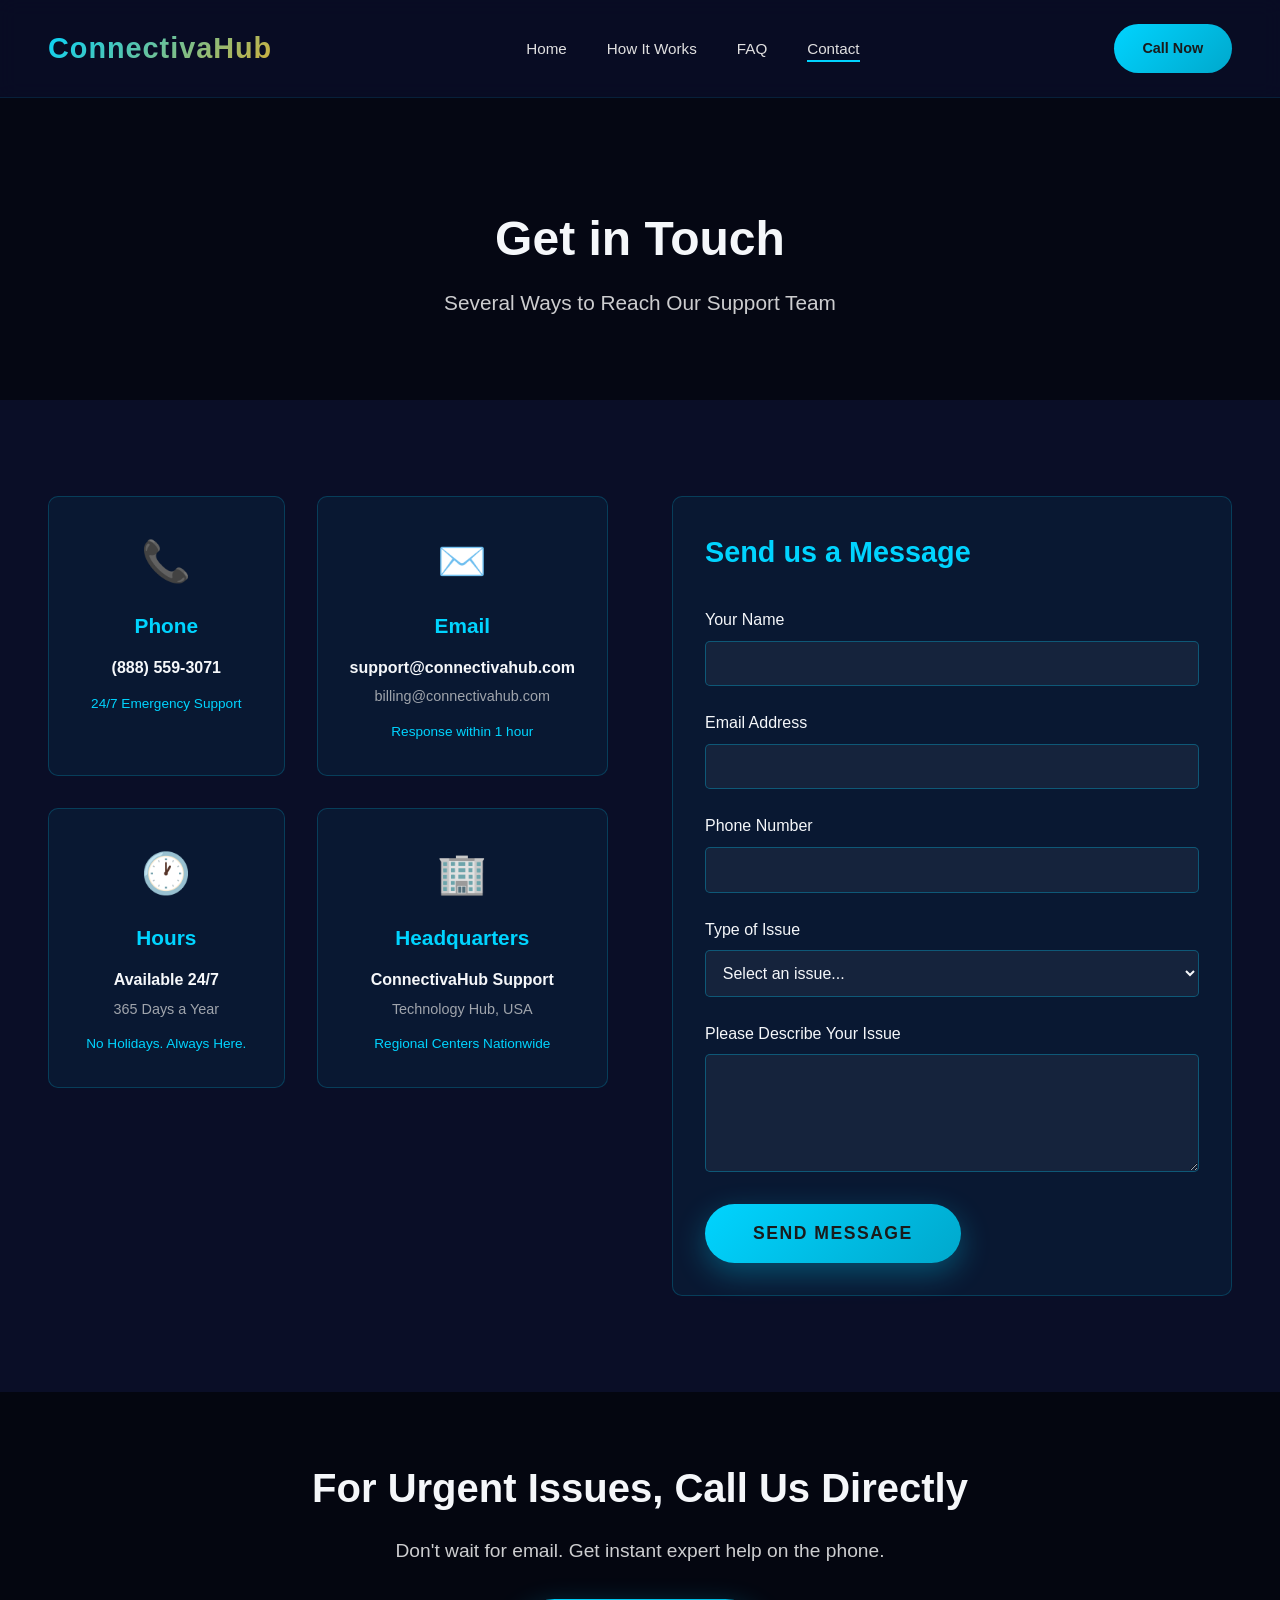
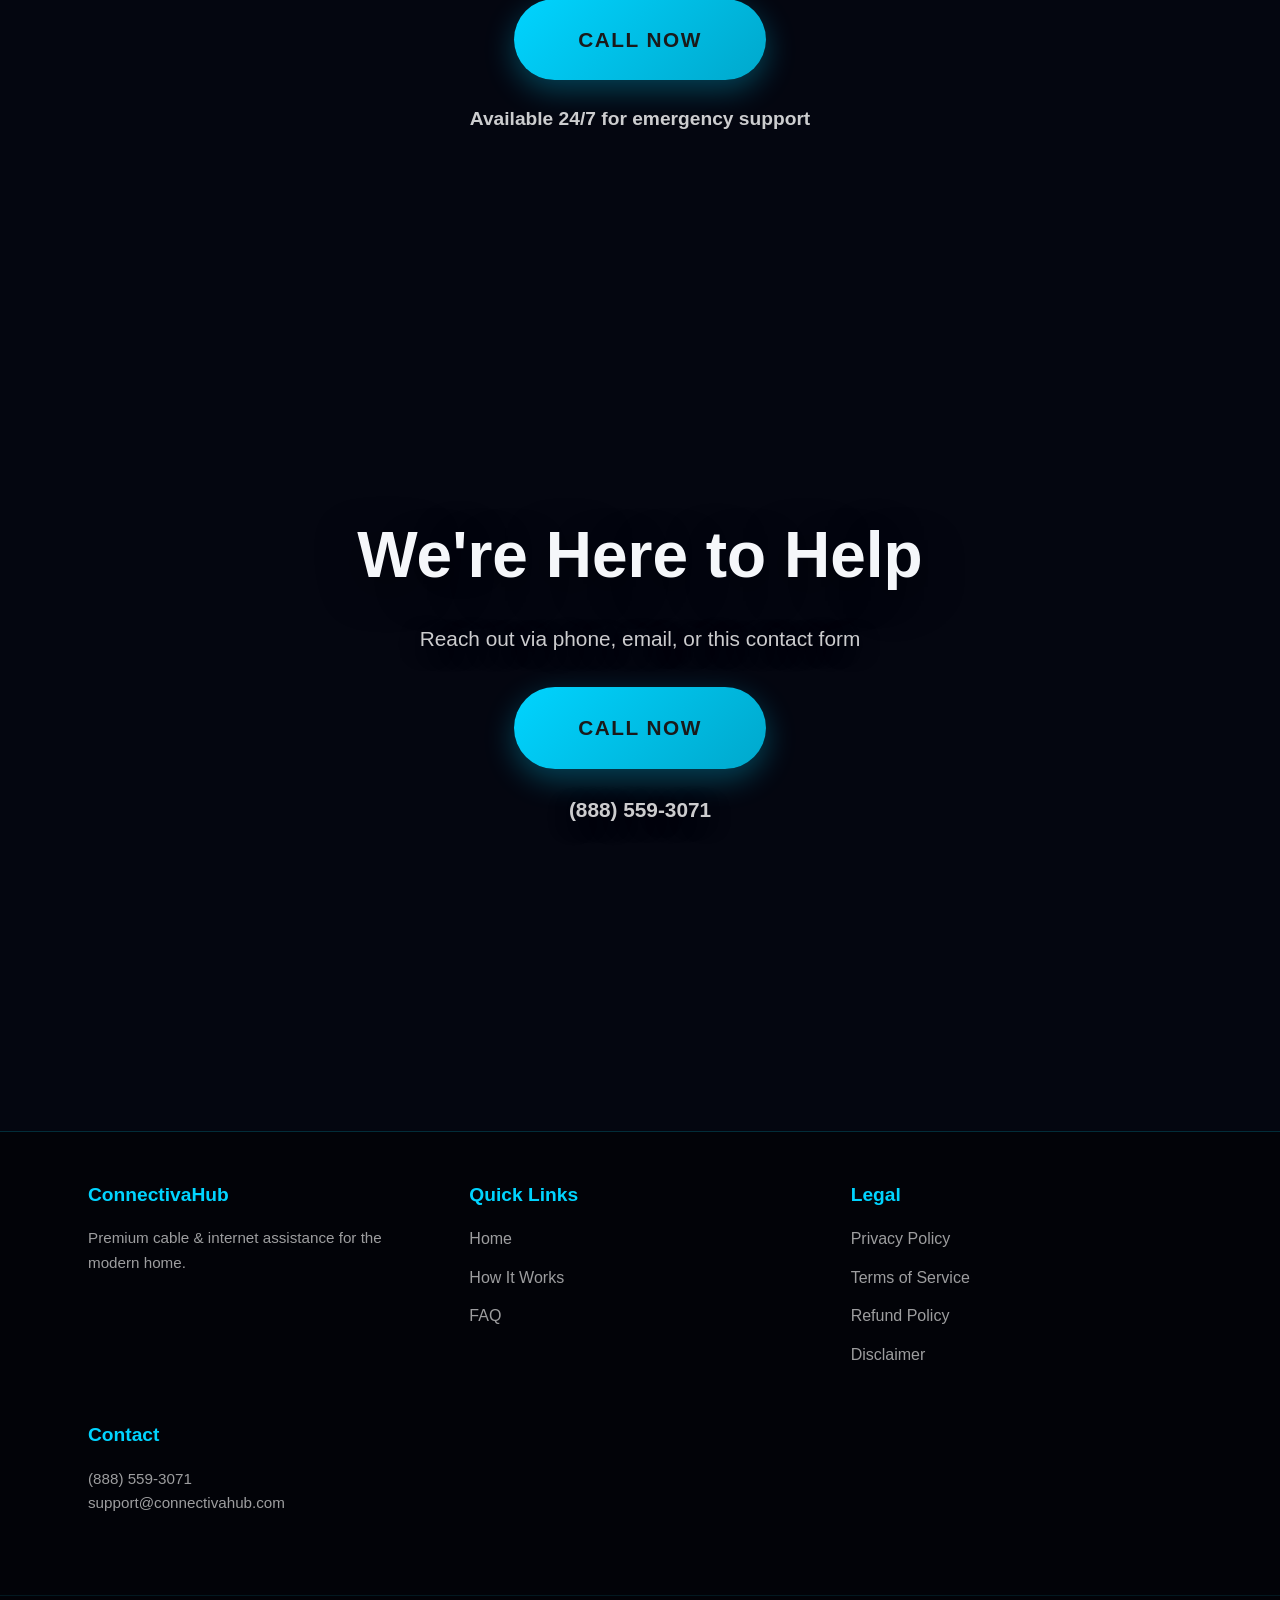
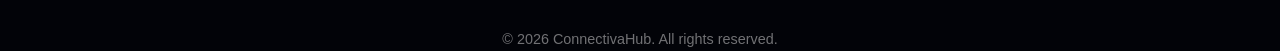
==== commit 5f388545: "Update phone number to (888) 559-3071 and improve hero section - Changed all buttons to 'Call Now' w" ====
--- a/contact.html
+++ b/contact.html
@@ -17,7 +17,7 @@
                 <li><a href="faq.html">FAQ</a></li>
                 <li><a href="contact.html" class="active">Contact</a></li>
             </ul>
-            <button class="nav-cta">Call Now</button>
+            <a href="tel:+18885593071" class="nav-cta">Call Now</a>
         </div>
     </nav>
 
@@ -38,8 +38,8 @@
                 <div class="info-card">
                     <div class="info-icon">📞</div>
                     <h3>Phone</h3>
-                    <p class="main-info">1-800-CONNECT</p>
-                    <p class="sub-info">(1-800-266-2368)</p>
+                    <p class="main-info">(888) 559-3071</p>
+                    <p class="sub-info"></p>
                     <p class="availability">24/7 Emergency Support</p>
                 </div>
 
@@ -117,7 +117,7 @@
         <div class="quick-content">
             <h2>For Urgent Issues, Call Us Directly</h2>
             <p>Don't wait for email. Get instant expert help on the phone.</p>
-            <button class="cta-button large-cta">Call 1-800-CONNECT Now</button>
+            <a href="tel:+18885593071" class="cta-button large-cta">Call Now</a>
             <p class="quick-subtext">Available 24/7 for emergency support</p>
         </div>
     </section>
@@ -128,8 +128,8 @@
         <div class="cta-content">
             <h2>We're Here to Help</h2>
             <p>Reach out via phone, email, or this contact form</p>
-            <button class="cta-button large-cta">Call Support Now</button>
-            <p class="cta-subtext">1-800-CONNECT (1-800-266-2368)</p>
+            <a href="tel:+18885593071" class="cta-button large-cta">Call Now</a>
+            <p class="cta-subtext">(888) 559-3071</p>
         </div>
     </section>
 
@@ -159,7 +159,7 @@
             </div>
             <div class="footer-column">
                 <h4>Contact</h4>
-                <p>1-800-CONNECT</p>
+                <p>(888) 559-3071</p>
                 <p>support@connectivahub.com</p>
             </div>
         </div>
--- a/style.css
+++ b/style.css
@@ -106,11 +106,14 @@
     cursor: pointer;
     transition: all 0.3s ease;
     font-size: 0.9rem;
+    text-decoration: none;
+    display: inline-block;
 }
 
 .nav-cta:hover {
     transform: translateY(-2px);
     box-shadow: 0 10px 30px rgba(0, 212, 255, 0.3);
+    text-decoration: none;
 }
 
 /* ============================================
@@ -208,7 +211,7 @@
 }
 
 .hero-title {
-    font-size: 5rem;
+    font-size: 4.2rem;
     font-weight: 900;
     margin-bottom: 1.5rem;
     letter-spacing: -3px;
@@ -824,11 +827,14 @@
     text-transform: uppercase;
     letter-spacing: 1.5px;
     box-shadow: 0 10px 30px rgba(0, 212, 255, 0.3);
+    text-decoration: none;
+    display: inline-block;
 }
 
 .cta-button:hover {
     transform: translateY(-3px);
     box-shadow: 0 15px 45px rgba(0, 212, 255, 0.5);
+    text-decoration: none;
 }
 
 .cta-button:active {
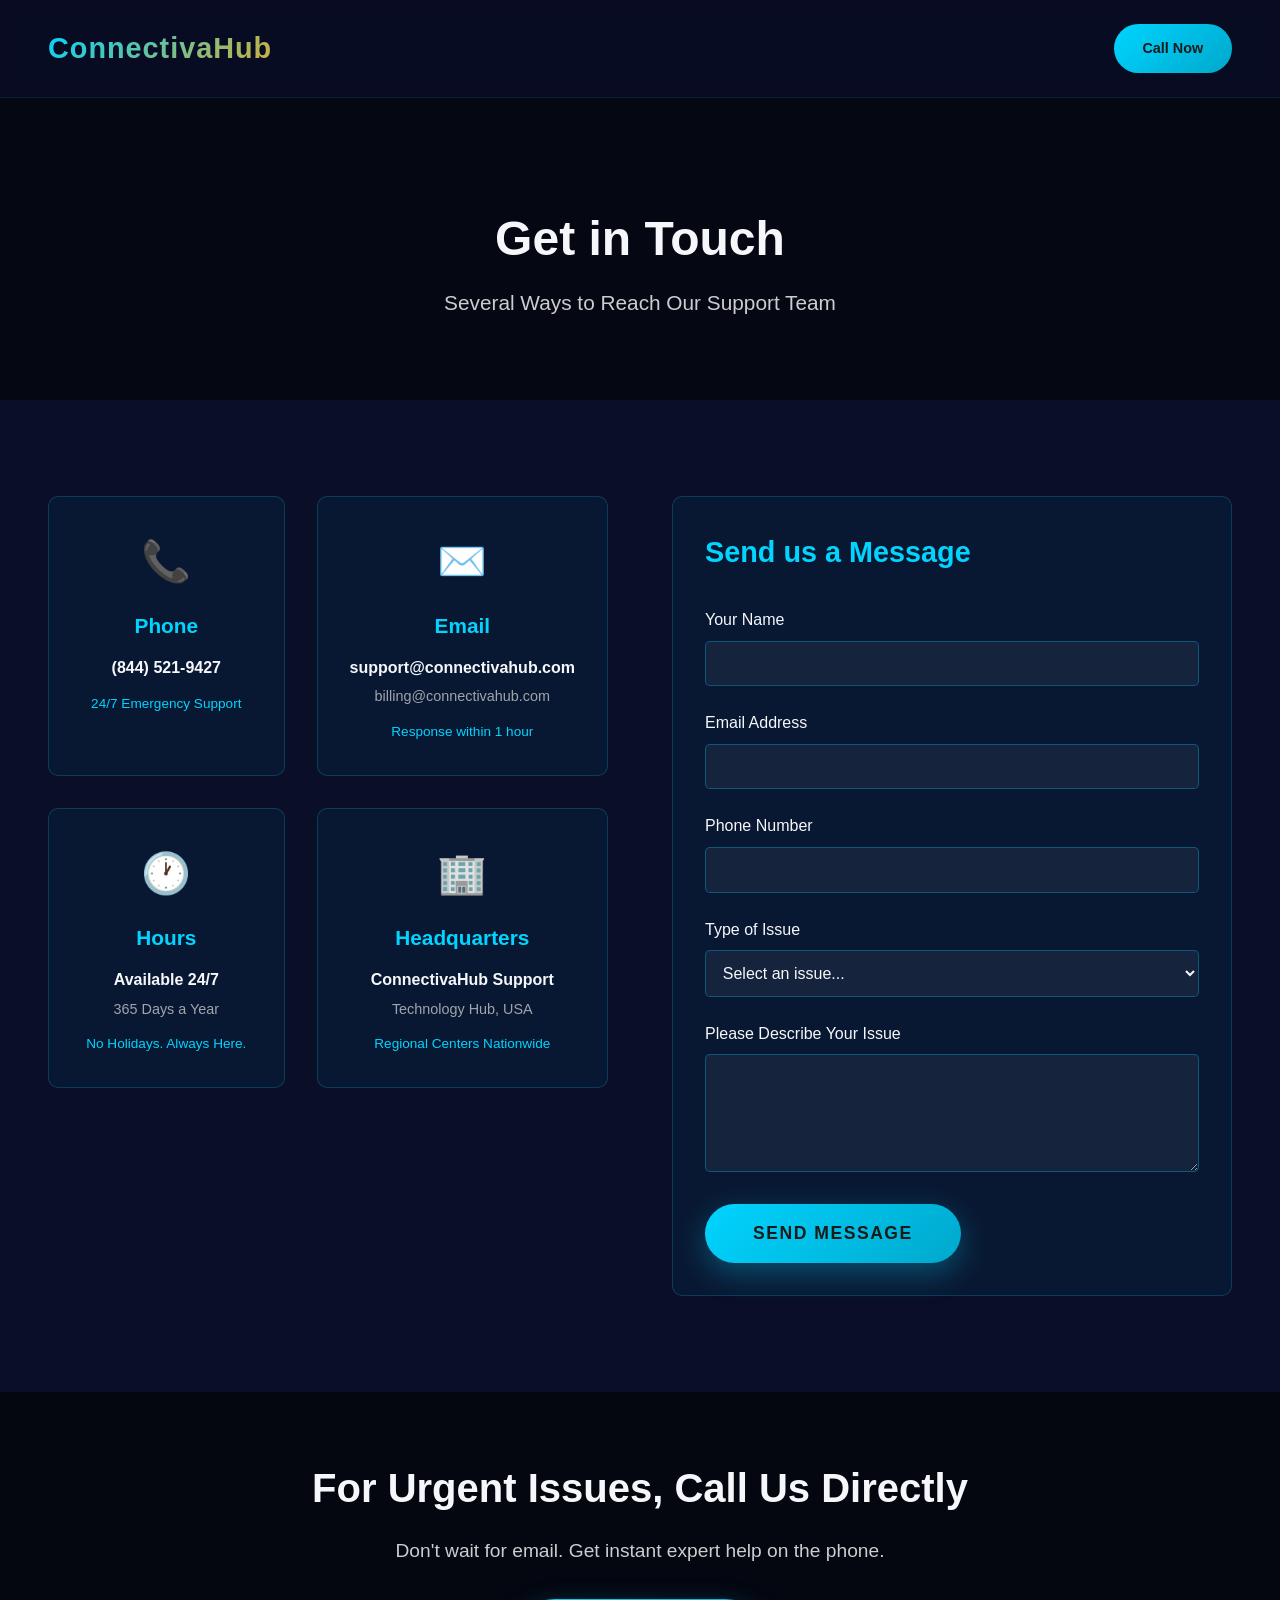
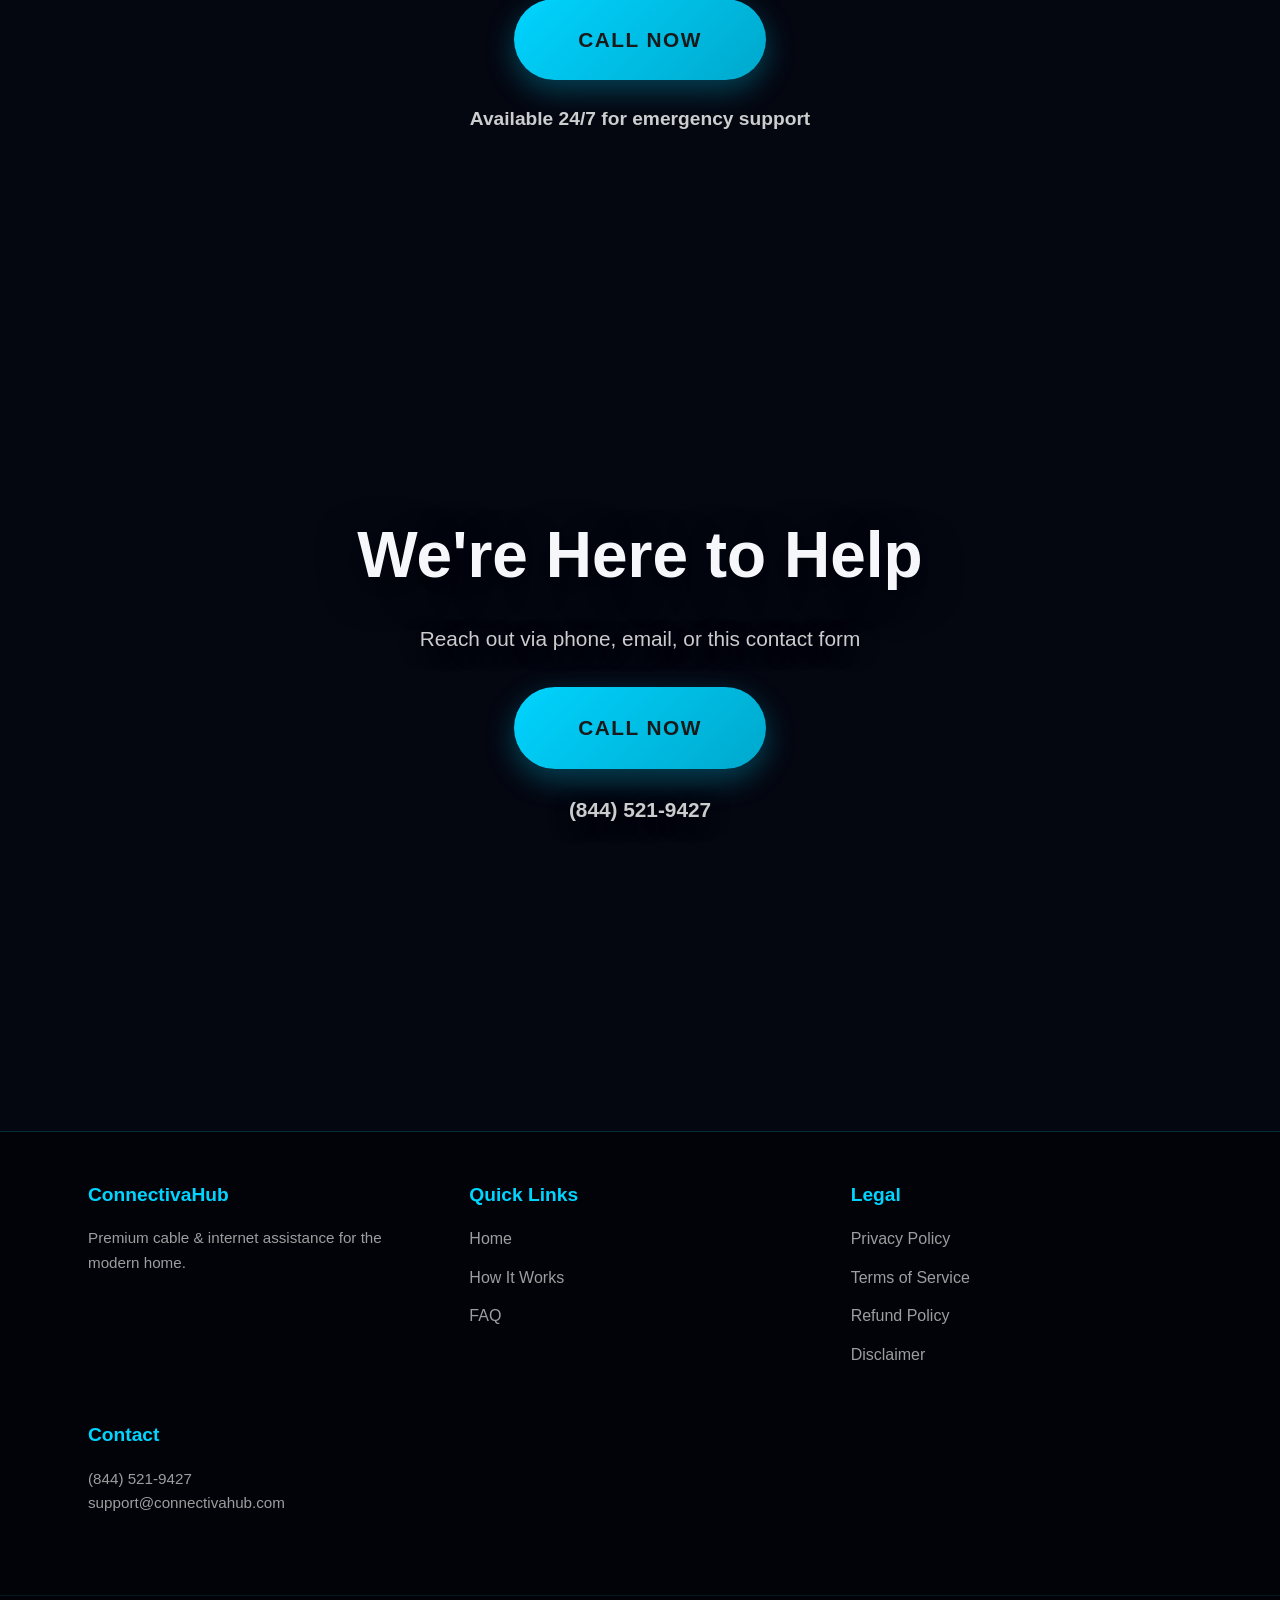
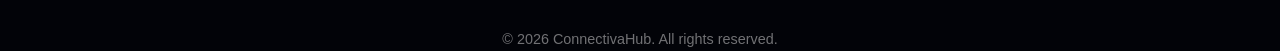
==== commit 07e070cf: "Update phone number to (844) 521-9427" ====
--- a/contact.html
+++ b/contact.html
@@ -17,7 +17,7 @@
                 <li><a href="faq.html">FAQ</a></li>
                 <li><a href="contact.html" class="active">Contact</a></li>
             </ul>
-            <a href="tel:+18885593071" class="nav-cta">Call Now</a>
+            <a href="tel:+18445219427" class="nav-cta">Call Now</a>
         </div>
     </nav>
 
@@ -38,7 +38,7 @@
                 <div class="info-card">
                     <div class="info-icon">📞</div>
                     <h3>Phone</h3>
-                    <p class="main-info">(888) 559-3071</p>
+                    <p class="main-info">(844) 521-9427</p>
                     <p class="sub-info"></p>
                     <p class="availability">24/7 Emergency Support</p>
                 </div>
@@ -117,7 +117,7 @@
         <div class="quick-content">
             <h2>For Urgent Issues, Call Us Directly</h2>
             <p>Don't wait for email. Get instant expert help on the phone.</p>
-            <a href="tel:+18885593071" class="cta-button large-cta">Call Now</a>
+            <a href="tel:+18445219427" class="cta-button large-cta">Call Now</a>
             <p class="quick-subtext">Available 24/7 for emergency support</p>
         </div>
     </section>
@@ -128,8 +128,8 @@
         <div class="cta-content">
             <h2>We're Here to Help</h2>
             <p>Reach out via phone, email, or this contact form</p>
-            <a href="tel:+18885593071" class="cta-button large-cta">Call Now</a>
-            <p class="cta-subtext">(888) 559-3071</p>
+            <a href="tel:+18445219427" class="cta-button large-cta">Call Now</a>
+            <p class="cta-subtext">(844) 521-9427</p>
         </div>
     </section>
 
@@ -159,7 +159,7 @@
             </div>
             <div class="footer-column">
                 <h4>Contact</h4>
-                <p>(888) 559-3071</p>
+                <p>(844) 521-9427</p>
                 <p>support@connectivahub.com</p>
             </div>
         </div>
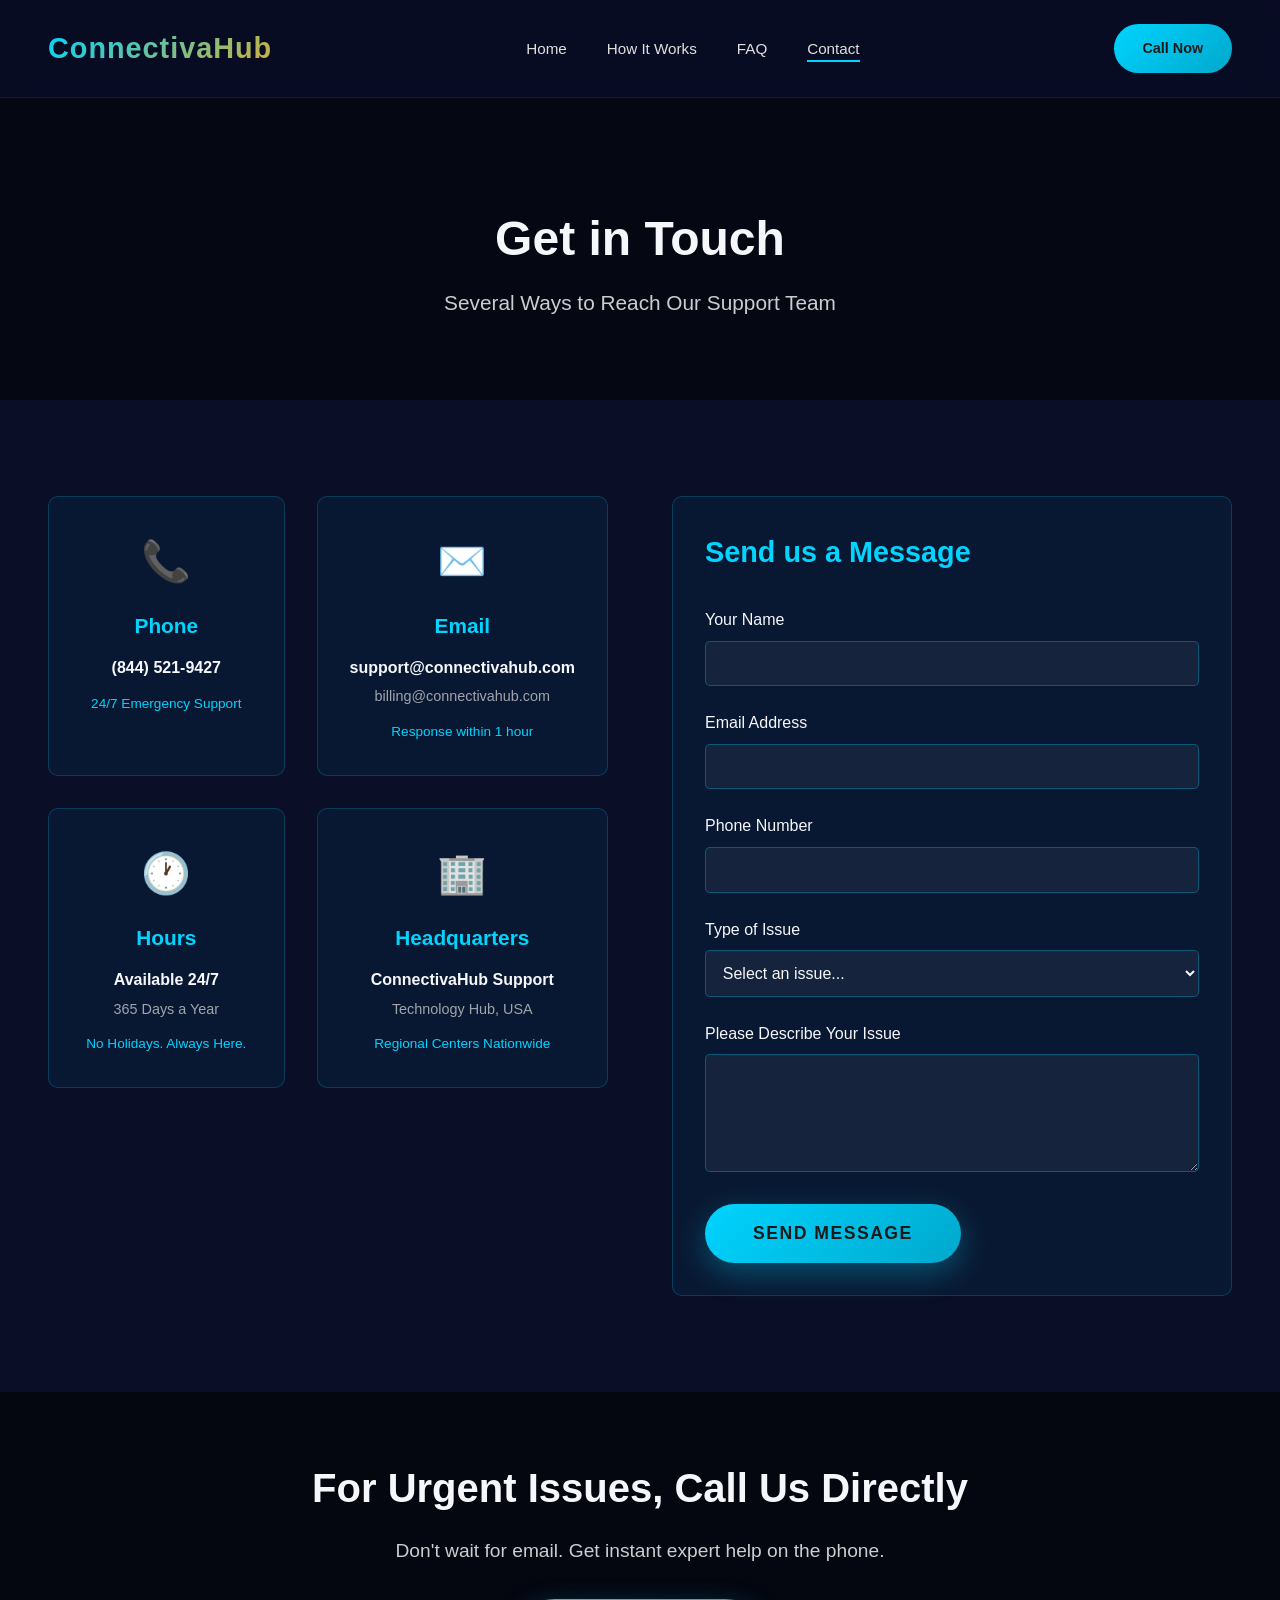
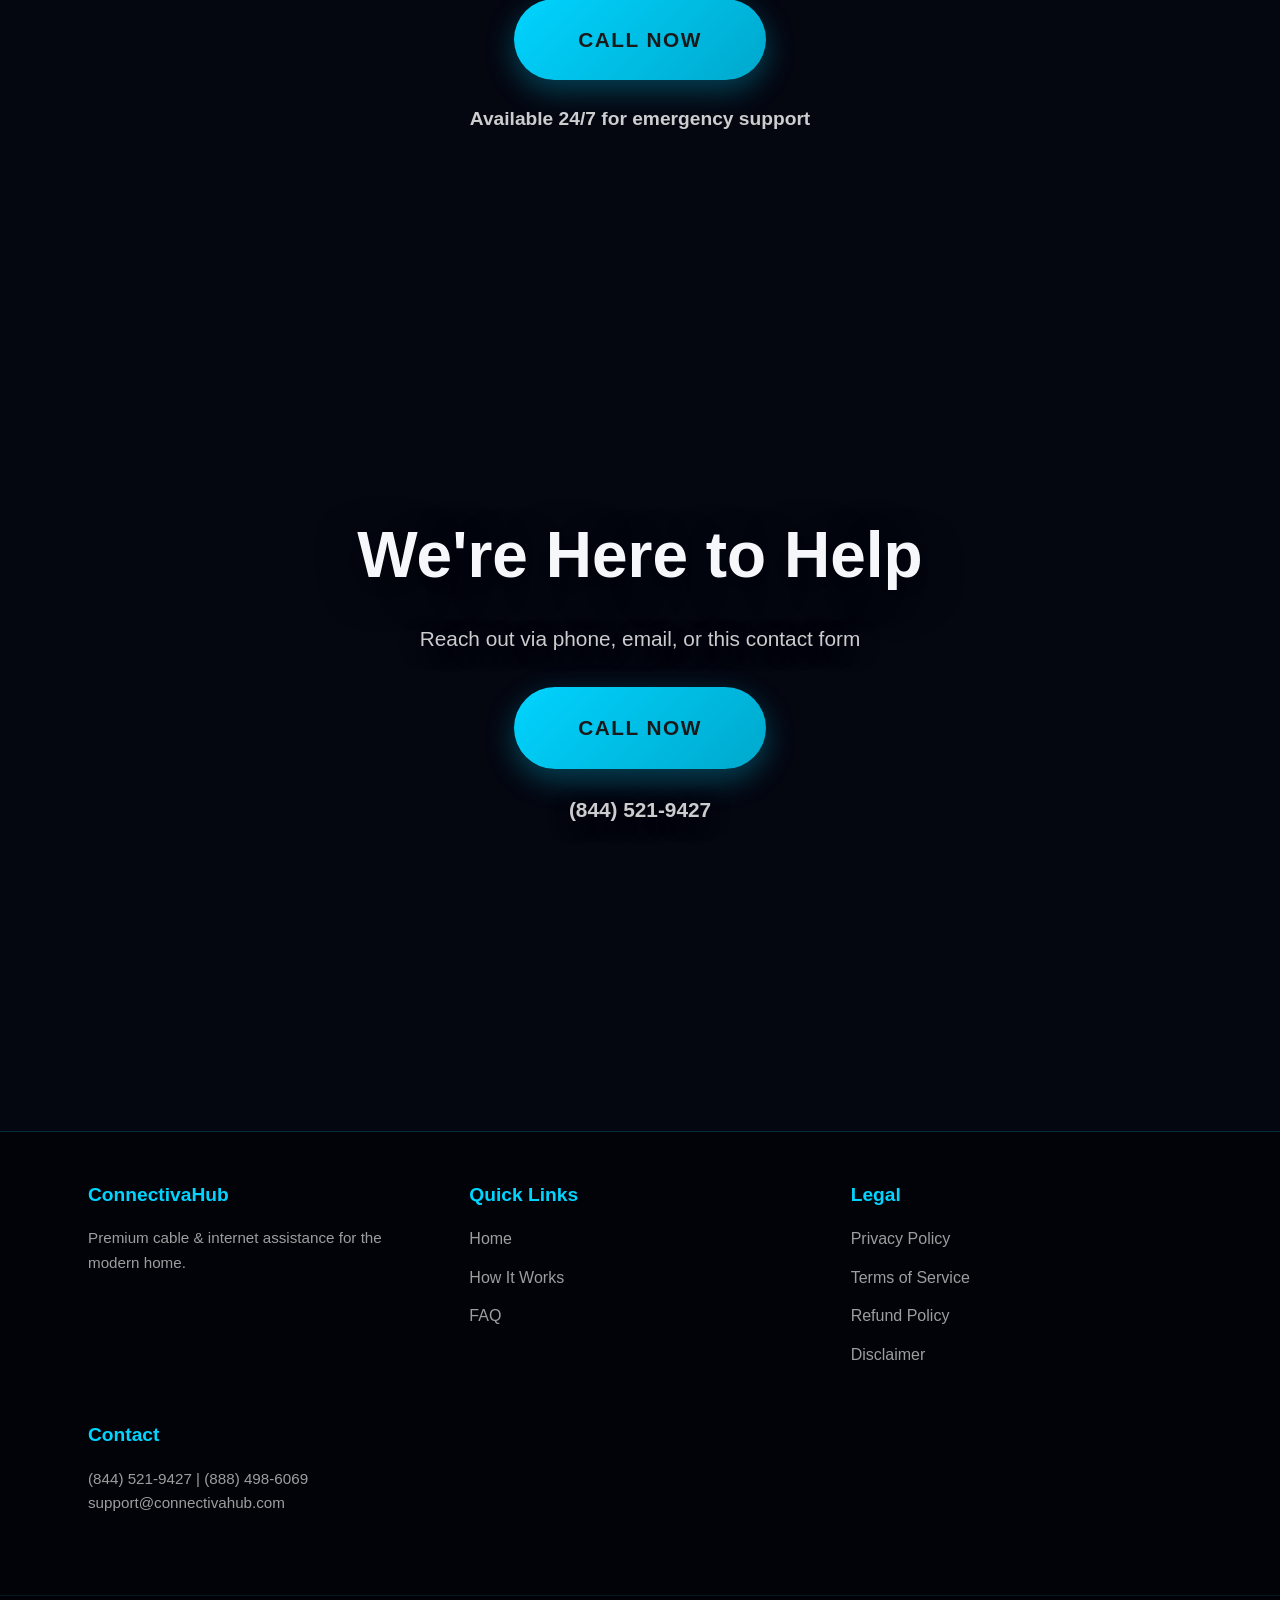
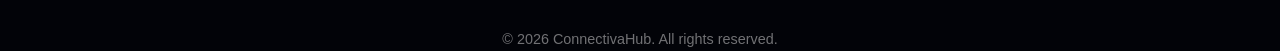
==== commit 42811d0e: "Add (888) 498-6069 to footer across all pages" ====
--- a/contact.html
+++ b/contact.html
@@ -159,7 +159,7 @@
             </div>
             <div class="footer-column">
                 <h4>Contact</h4>
-                <p>(844) 521-9427</p>
+                <p>(844) 521-9427 | (888) 498-6069</p>
                 <p>support@connectivahub.com</p>
             </div>
         </div>
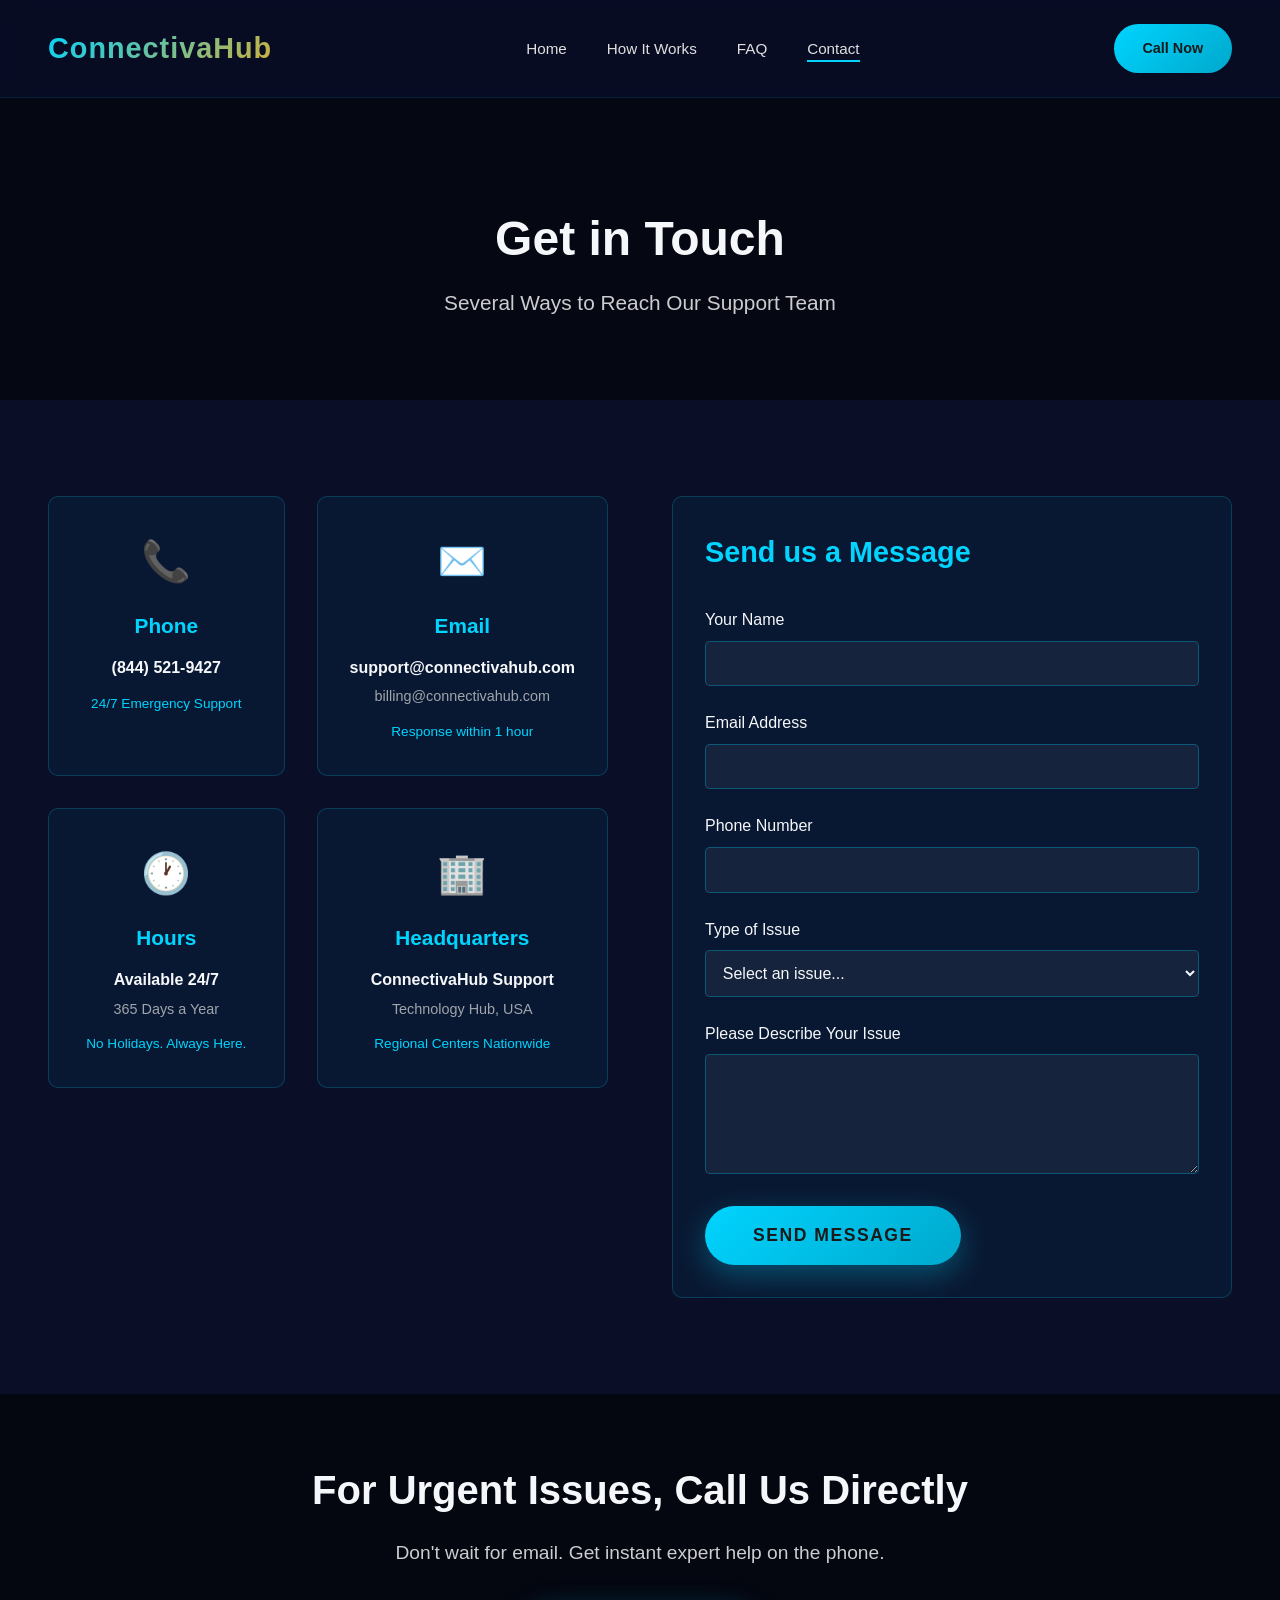
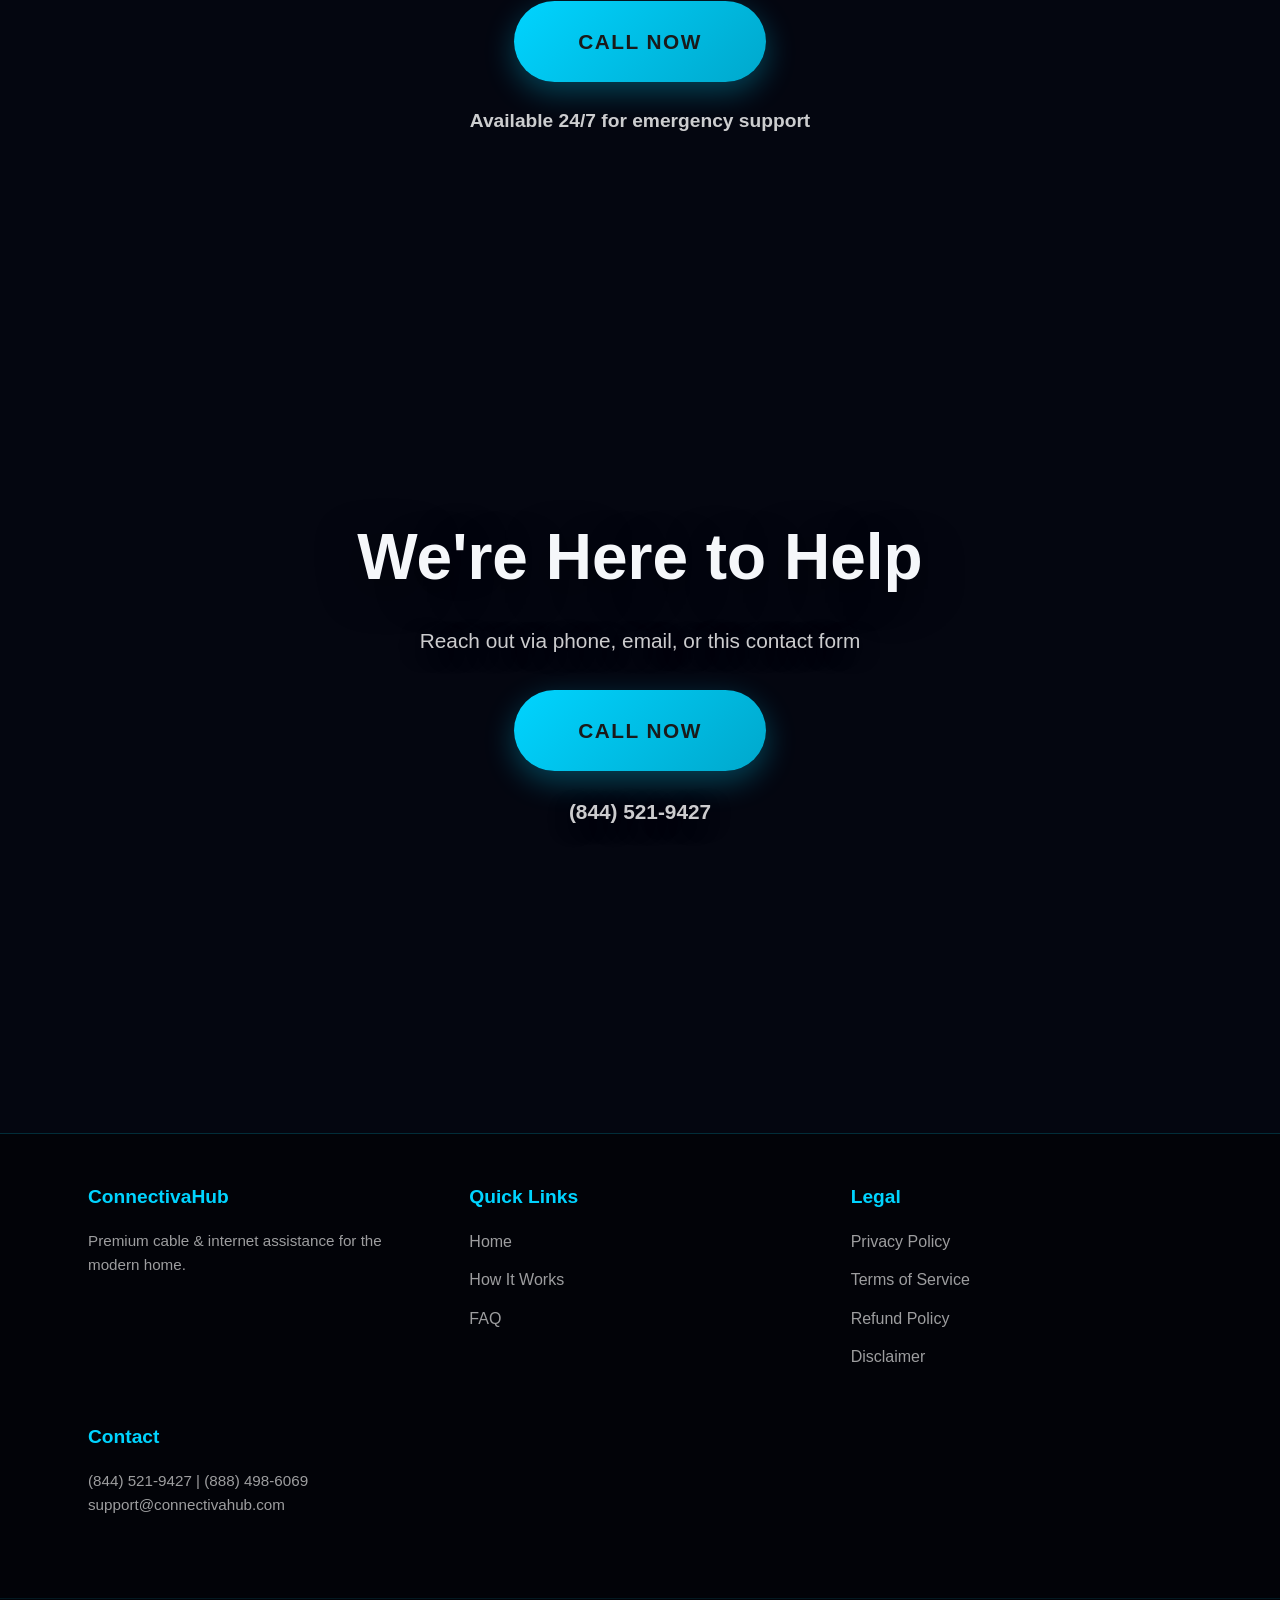
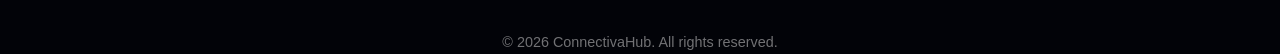
==== commit a0fc7db2: "feat: Add mobile responsive design and hamburger menu - Added mobile hamburger menu navigation to al" ====
--- a/contact.html
+++ b/contact.html
@@ -11,6 +11,11 @@
     <nav class="navbar">
         <div class="nav-container">
             <div class="logo">ConnectivaHub</div>
+            <button class="mobile-menu-toggle" aria-label="Toggle menu">
+                <span></span>
+                <span></span>
+                <span></span>
+            </button>
             <ul class="nav-links">
                 <li><a href="index.html">Home</a></li>
                 <li><a href="how-it-works.html">How It Works</a></li>
@@ -302,6 +307,7 @@
         .form-group select,
         .form-group textarea {
             width: 100%;
+            max-width: 100%;
             padding: 0.8rem;
             background: rgba(255, 255, 255, 0.05);
             border: 1px solid rgba(0, 212, 255, 0.3);
@@ -310,6 +316,12 @@
             font-family: inherit;
             font-size: 1rem;
             transition: all 0.3s ease;
+            box-sizing: border-box;
+        }
+
+        .form-group textarea {
+            resize: vertical;
+            min-height: 120px;
         }
 
         .form-group input::placeholder,
@@ -379,6 +391,26 @@
         }
 
         @media (max-width: 768px) {
+            .page-header {
+                padding-top: 100px;
+                min-height: 300px;
+                padding-left: 1.5rem;
+                padding-right: 1.5rem;
+                background-attachment: scroll;
+            }
+
+            .header-content h1 {
+                font-size: 2rem;
+            }
+
+            .header-content p {
+                font-size: 1rem;
+            }
+
+            .contact-section {
+                padding: 4rem 1.5rem;
+            }
+
             .contact-container {
                 grid-template-columns: 1fr;
                 gap: 2rem;
@@ -388,12 +420,69 @@
                 grid-template-columns: 1fr;
             }
 
-            .header-content h1 {
-                font-size: 2rem;
+            .quick-contact {
+                padding: 3rem 1.5rem;
+                background-attachment: scroll;
             }
 
             .quick-content h2 {
                 font-size: 1.8rem;
+            }
+
+            .quick-content p {
+                font-size: 1rem;
+            }
+        }
+
+        @media (max-width: 480px) {
+            .page-header {
+                padding-top: 80px;
+                min-height: 250px;
+                padding-left: 1rem;
+                padding-right: 1rem;
+            }
+
+            .header-content h1 {
+                font-size: 1.6rem;
+            }
+
+            .header-content p {
+                font-size: 0.9rem;
+            }
+
+            .contact-section {
+                padding: 3rem 1rem;
+            }
+
+            .info-card {
+                padding: 1.5rem;
+            }
+
+            .contact-form-section {
+                padding: 1.5rem;
+            }
+
+            .contact-form-section h2 {
+                font-size: 1.5rem;
+            }
+
+            .form-group {
+                margin-bottom: 1.2rem;
+            }
+
+            .form-group input,
+            .form-group select,
+            .form-group textarea {
+                padding: 0.7rem;
+                font-size: 0.95rem;
+            }
+
+            .quick-contact {
+                padding: 2rem 1rem;
+            }
+
+            .quick-content h2 {
+                font-size: 1.5rem;
             }
         }
     </style>
--- a/style.css
+++ b/style.css
@@ -29,6 +29,18 @@
     background-color: var(--primary-dark);
     overflow-x: hidden;
     line-height: 1.6;
+}
+
+/* Responsive Images */
+img {
+    max-width: 100%;
+    height: auto;
+    display: block;
+}
+
+/* Prevent Horizontal Scroll */
+section {
+    overflow-x: hidden;
 }
 
 /* ============================================
@@ -116,6 +128,40 @@
     text-decoration: none;
 }
 
+/* Mobile Menu Toggle */
+.mobile-menu-toggle {
+    display: none;
+    flex-direction: column;
+    justify-content: space-around;
+    width: 30px;
+    height: 25px;
+    background: transparent;
+    border: none;
+    cursor: pointer;
+    padding: 0;
+    z-index: 1001;
+}
+
+.mobile-menu-toggle span {
+    width: 100%;
+    height: 3px;
+    background: var(--accent-blue);
+    border-radius: 10px;
+    transition: all 0.3s ease;
+}
+
+.mobile-menu-toggle.active span:nth-child(1) {
+    transform: rotate(45deg) translate(8px, 8px);
+}
+
+.mobile-menu-toggle.active span:nth-child(2) {
+    opacity: 0;
+}
+
+.mobile-menu-toggle.active span:nth-child(3) {
+    transform: rotate(-45deg) translate(7px, -7px);
+}
+
 /* ============================================
    HERO SECTION
    ============================================ */
@@ -475,6 +521,10 @@
     overflow: hidden;
 }
 
+.story-image.no-sticky {
+    background-attachment: scroll !important;
+}
+
 .image-overlay {
     position: absolute;
     top: 0;
@@ -516,6 +566,96 @@
     line-height: 1.8;
     margin-bottom: 1.2rem;
     color: rgba(224, 224, 224, 0.9);
+}
+
+/* ============================================
+   FEATURE CARD SECTIONS
+   ============================================ */
+
+.feature-card {
+    padding: 4rem 3rem;
+    background: var(--primary-dark);
+}
+
+.feature-card-content {
+    max-width: 1200px;
+    margin: 0 auto;
+    display: grid;
+    grid-template-columns: 1fr 1fr;
+    gap: 3rem;
+    align-items: center;
+}
+
+.feature-card.reverse .feature-card-content {
+    direction: rtl;
+}
+
+.feature-card.reverse .feature-card-text {
+    direction: ltr;
+}
+
+.feature-card-image {
+    position: relative;
+    border-radius: 12px;
+    overflow: hidden;
+    box-shadow: 0 10px 40px rgba(0, 0, 0, 0.3);
+}
+
+.feature-card-image img {
+    width: 100%;
+    height: 500px;
+    object-fit: cover;
+    display: block;
+    transition: transform 0.3s ease;
+}
+
+.feature-card-image:hover img {
+    transform: scale(1.05);
+}
+
+.feature-card-text {
+    padding: 2rem;
+}
+
+.feature-card-text h2 {
+    font-size: 2.5rem;
+    margin-bottom: 1.5rem;
+    font-weight: 800;
+    background: linear-gradient(135deg, var(--accent-blue), var(--accent-gold));
+    -webkit-background-clip: text;
+    -webkit-text-fill-color: transparent;
+    background-clip: text;
+    letter-spacing: -1px;
+}
+
+.feature-card-text p {
+    font-size: 1.1rem;
+    line-height: 1.8;
+    margin-bottom: 1.2rem;
+    color: rgba(224, 224, 224, 0.9);
+}
+
+@media (max-width: 768px) {
+    .feature-card-content {
+        grid-template-columns: 1fr;
+        gap: 2rem;
+    }
+
+    .feature-card.reverse .feature-card-content {
+        direction: ltr;
+    }
+
+    .feature-card-image img {
+        height: 300px;
+    }
+
+    .feature-card-text h2 {
+        font-size: 2rem;
+    }
+
+    .feature-card-text p {
+        font-size: 1rem;
+    }
 }
 
 /* ============================================
@@ -1283,6 +1423,23 @@
     .hero-card-3 {
         width: 180px;
     }
+
+    .feature-card-content {
+        gap: 2rem;
+    }
+
+    .feature-card-image img {
+        height: 400px;
+    }
+
+    .feature-card-text {
+        padding: 1.5rem;
+    }
+
+    .compliance-grid {
+        grid-template-columns: repeat(auto-fit, minmax(250px, 1fr));
+        gap: 2rem;
+    }
 }
 
 @media (max-width: 768px) {
@@ -1296,6 +1453,43 @@
         min-height: 60vh;
     }
 
+    /* Feature Card Responsive */
+    .feature-card {
+        padding: 3rem 1.5rem;
+    }
+
+    .feature-card-content {
+        grid-template-columns: 1fr;
+        gap: 2rem;
+    }
+
+    .feature-card.reverse .feature-card-content {
+        direction: ltr;
+    }
+
+    .feature-card-image img {
+        height: 300px;
+    }
+
+    .feature-card-text {
+        padding: 1rem;
+    }
+
+    .feature-card-text h2 {
+        font-size: 2rem;
+    }
+
+    .feature-card-text p {
+        font-size: 1rem;
+    }
+
+    /* Hero Section */
+    .hero {
+        height: auto;
+        min-height: 80vh;
+        padding: 6rem 0 4rem;
+    }
+
     .hero-wrapper {
         grid-template-columns: 1fr;
         gap: 2rem;
@@ -1320,25 +1514,86 @@
     }
 
     .hero-stats {
-        gap: 1rem;
+        gap: 1.5rem;
+        flex-wrap: wrap;
     }
 
     .stat-number {
-        font-size: 2rem;
-    }
-
+        font-size: 1.8rem;
+    }
+
+    .stat-label {
+        font-size: 0.75rem;
+    }
+
+    /* Grid Sections */
     .help-grid {
         grid-template-columns: 1fr;
+        gap: 1.5rem;
     }
 
     .help-card {
         height: 300px;
     }
 
+    .compliance-grid {
+        grid-template-columns: 1fr;
+        gap: 1.5rem;
+    }
+
+    .compliance-card {
+        padding: 2rem 1.5rem;
+    }
+
+    /* Navigation - Mobile Menu */
+    .mobile-menu-toggle {
+        display: flex;
+    }
+
     .nav-links {
+        position: fixed;
+        top: 70px;
+        left: -100%;
+        width: 100%;
+        height: calc(100vh - 70px);
+        background: rgba(10, 14, 39, 0.98);
+        backdrop-filter: blur(20px);
+        flex-direction: column;
+        justify-content: flex-start;
+        align-items: center;
+        gap: 0;
+        padding: 2rem 0;
+        transition: left 0.3s ease;
+        border-top: 1px solid rgba(0, 212, 255, 0.2);
+    }
+
+    .nav-links.active {
+        left: 0;
+    }
+
+    .nav-links li {
+        width: 100%;
+        text-align: center;
+        padding: 0;
+        border-bottom: 1px solid rgba(0, 212, 255, 0.1);
+    }
+
+    .nav-links a {
+        display: block;
+        padding: 1.5rem 2rem;
+        font-size: 1.1rem;
+        width: 100%;
+    }
+
+    .nav-links a::after {
         display: none;
     }
 
+    .nav-cta {
+        display: none;
+    }
+
+    /* Section Headings */
     .story-content h2 {
         font-size: 2rem;
     }
@@ -1347,12 +1602,20 @@
         font-size: 2.5rem;
     }
 
-    .compliance-section h2 {
+    .compliance-section h2,
+    .help-section h2 {
         font-size: 2rem;
     }
 
     .cta-content h2 {
         font-size: 2.5rem;
+    }
+
+    /* Trust Section */
+    .trust-section {
+        height: auto;
+        min-height: 60vh;
+        padding: 4rem 1.5rem;
     }
 
     .trust-stats {
@@ -1360,6 +1623,11 @@
         gap: 1.5rem;
     }
 
+    .stat h3 {
+        font-size: 2.5rem;
+    }
+
+    /* Testimonials */
     .testimonials-section {
         padding: 4rem 1.5rem;
     }
@@ -1378,6 +1646,7 @@
         gap: 1.5rem;
     }
 
+    /* FAQ */
     .faq-homepage-section {
         padding: 4rem 1.5rem;
     }
@@ -1391,6 +1660,34 @@
         padding-left: 1.5rem;
         padding-right: 1.5rem;
     }
+
+    /* CTA Section */
+    .final-cta {
+        height: auto;
+        min-height: 60vh;
+        padding: 4rem 1.5rem;
+    }
+
+    .cta-content {
+        padding: 2rem;
+    }
+
+    /* Legal Pages */
+    .legal-section {
+        padding: 4rem 1.5rem;
+    }
+
+    .legal-container h1 {
+        font-size: 2.2rem;
+    }
+
+    .legal-container h2 {
+        font-size: 1.5rem;
+    }
+
+    .footer-disclosure {
+        padding: 1.5rem 1.5rem;
+    }
 }
 
 @media (max-width: 480px) {
@@ -1407,6 +1704,13 @@
         font-size: 0.8rem;
     }
 
+    /* Hero */
+    .hero {
+        height: auto;
+        min-height: 70vh;
+        padding: 5rem 0 3rem;
+    }
+
     .hero-wrapper {
         padding: 0 1rem;
     }
@@ -1427,44 +1731,143 @@
     }
 
     .hero-stats {
-        flex-direction: column;
-        gap: 1.5rem;
-        align-items: flex-start;
+        flex-direction: row;
+        gap: 0.8rem;
+        align-items: center;
+        justify-content: space-between;
+        width: 100%;
+        flex-wrap: nowrap;
+    }
+
+    .stat-item {
+        flex: 1;
+        min-width: 0;
     }
 
     .stat-divider {
-        display: none;
+        display: block;
+        height: 30px;
     }
 
     .stat-number {
-        font-size: 1.8rem;
+        font-size: 1.2rem;
+        margin-bottom: 0.2rem;
+    }
+
+    .stat-label {
+        font-size: 0.65rem;
+        line-height: 1.2;
     }
 
     .hero-cta-primary,
     .hero-cta-secondary {
         width: 100%;
         text-align: center;
-        padding: 0.9rem 2rem;
-        font-size: 1rem;
-    }
-
+        padding: 0.9rem 1.5rem;
+        font-size: 0.95rem;
+        white-space: nowrap;
+    }
+
+    .hero-ctas {
+        gap: 0.8rem;
+    }
+
+    /* Feature Cards */
+    .feature-card {
+        padding: 2rem 1rem;
+    }
+
+    .feature-card-content {
+        gap: 1.5rem;
+    }
+
+    .feature-card-image img {
+        height: 250px;
+    }
+
+    .feature-card-text {
+        padding: 0.5rem;
+    }
+
+    .feature-card-text h2 {
+        font-size: 1.6rem;
+        margin-bottom: 1rem;
+    }
+
+    .feature-card-text p {
+        font-size: 0.95rem;
+        line-height: 1.6;
+    }
+
+    /* Story Content */
     .story-content {
         padding: 2rem 1rem;
     }
 
+    /* Help Section */
     .help-section {
         padding: 3rem 1rem;
     }
 
+    .help-section h2,
+    .compliance-section h2 {
+        font-size: 1.8rem;
+    }
+
+    .section-intro {
+        font-size: 0.95rem;
+    }
+
+    .help-card h3 {
+        font-size: 1.3rem;
+    }
+
+    .help-card p {
+        font-size: 0.9rem;
+    }
+
+    /* Compliance Section */
     .compliance-section {
         padding: 3rem 1rem;
     }
 
+    .compliance-grid {
+        gap: 1rem;
+    }
+
+    .compliance-card {
+        padding: 1.5rem 1rem;
+    }
+
+    .compliance-card h3 {
+        font-size: 1.2rem;
+    }
+
+    .compliance-card p {
+        font-size: 0.9rem;
+    }
+
+    /* Trust Section */
+    .trust-section {
+        padding: 3rem 1rem;
+    }
+
+    .stat h3 {
+        font-size: 2rem;
+    }
+
+    .stat p {
+        font-size: 0.9rem;
+    }
+
+    /* CTA Button */
     .cta-button {
         padding: 1rem 2rem;
         font-size: 0.95rem;
-    }
-
+        width: 100%;
+    }
+
+    /* Testimonials */
     .testimonials-section {
         padding: 3rem 1rem;
     }
@@ -1496,6 +1899,15 @@
         font-size: 1rem;
     }
 
+    .author-name {
+        font-size: 0.95rem;
+    }
+
+    .author-role {
+        font-size: 0.8rem;
+    }
+
+    /* FAQ */
     .faq-homepage-section {
         padding: 3rem 1rem;
     }
@@ -1514,6 +1926,54 @@
 
     .faq-homepage-answer p {
         font-size: 0.9rem;
+    }
+
+    /* CTA Section */
+    .final-cta {
+        padding: 3rem 1rem;
+    }
+
+    .cta-content {
+        padding: 1.5rem 1rem;
+    }
+
+    .cta-content h2 {
+        font-size: 1.8rem;
+    }
+
+    .cta-content p {
+        font-size: 0.95rem;
+    }
+
+    /* Legal Pages */
+    .legal-section {
+        padding: 3rem 1rem;
+    }
+
+    .legal-container h1 {
+        font-size: 1.8rem;
+    }
+
+    .legal-container h2 {
+        font-size: 1.3rem;
+    }
+
+    .legal-container p,
+    .legal-container li {
+        font-size: 0.9rem;
+    }
+
+    .legal-container ul,
+    .legal-container ol {
+        margin-left: 1rem;
+    }
+
+    .footer-disclosure {
+        padding: 1rem 1rem;
+    }
+
+    .footer-disclosure p {
+        font-size: 0.85rem;
     }
 }
 
